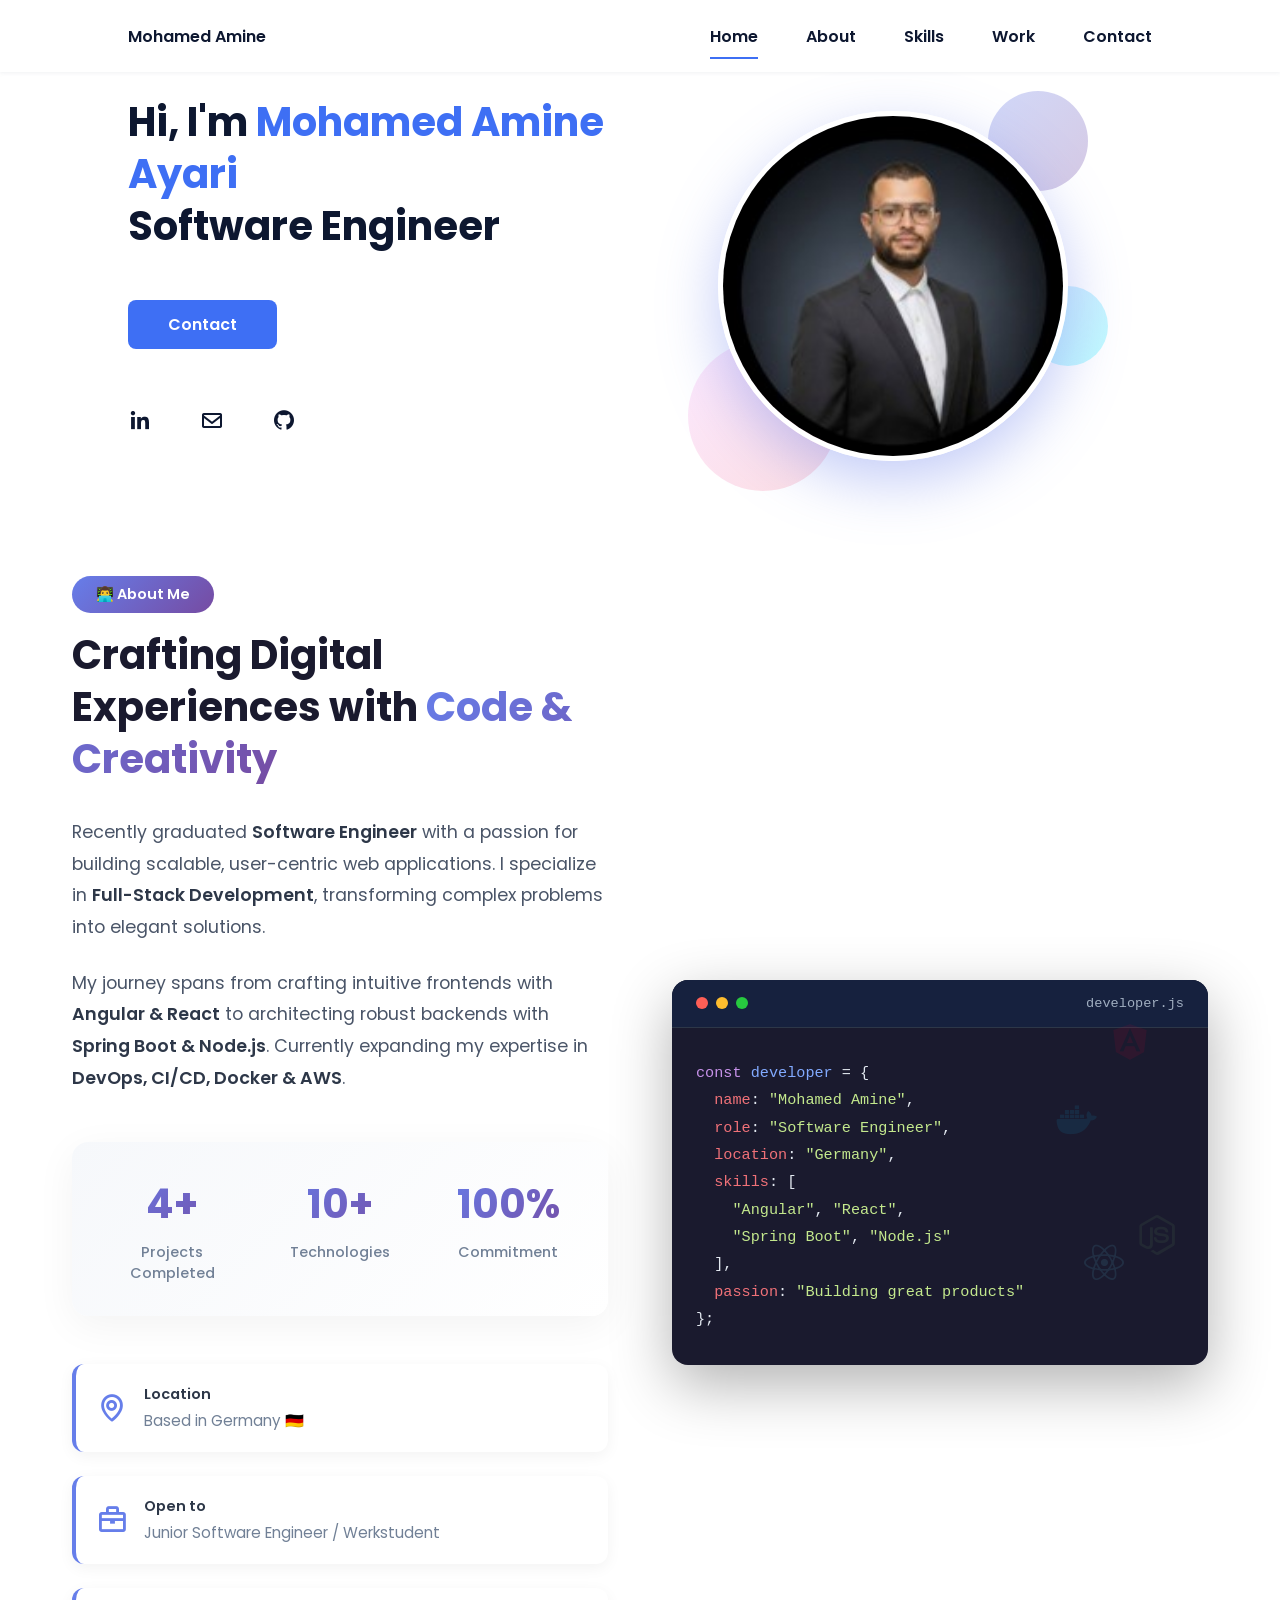
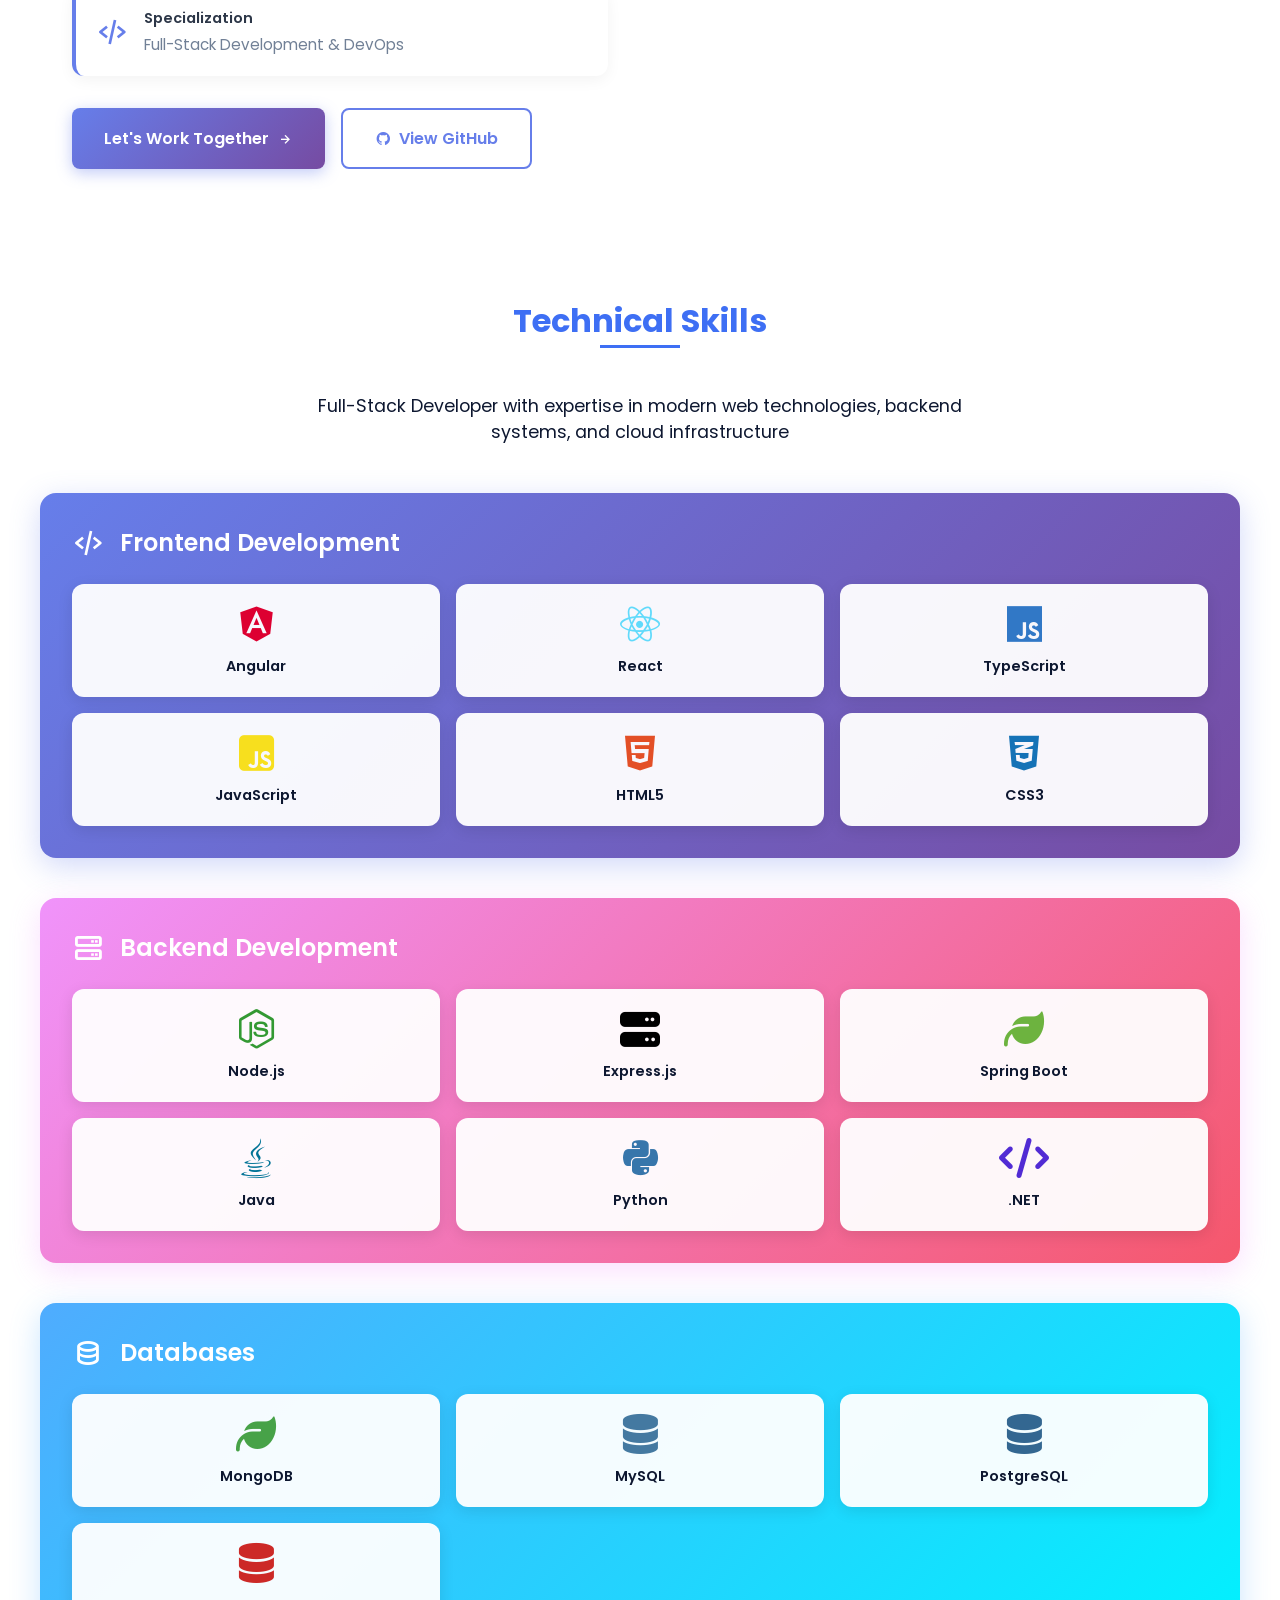
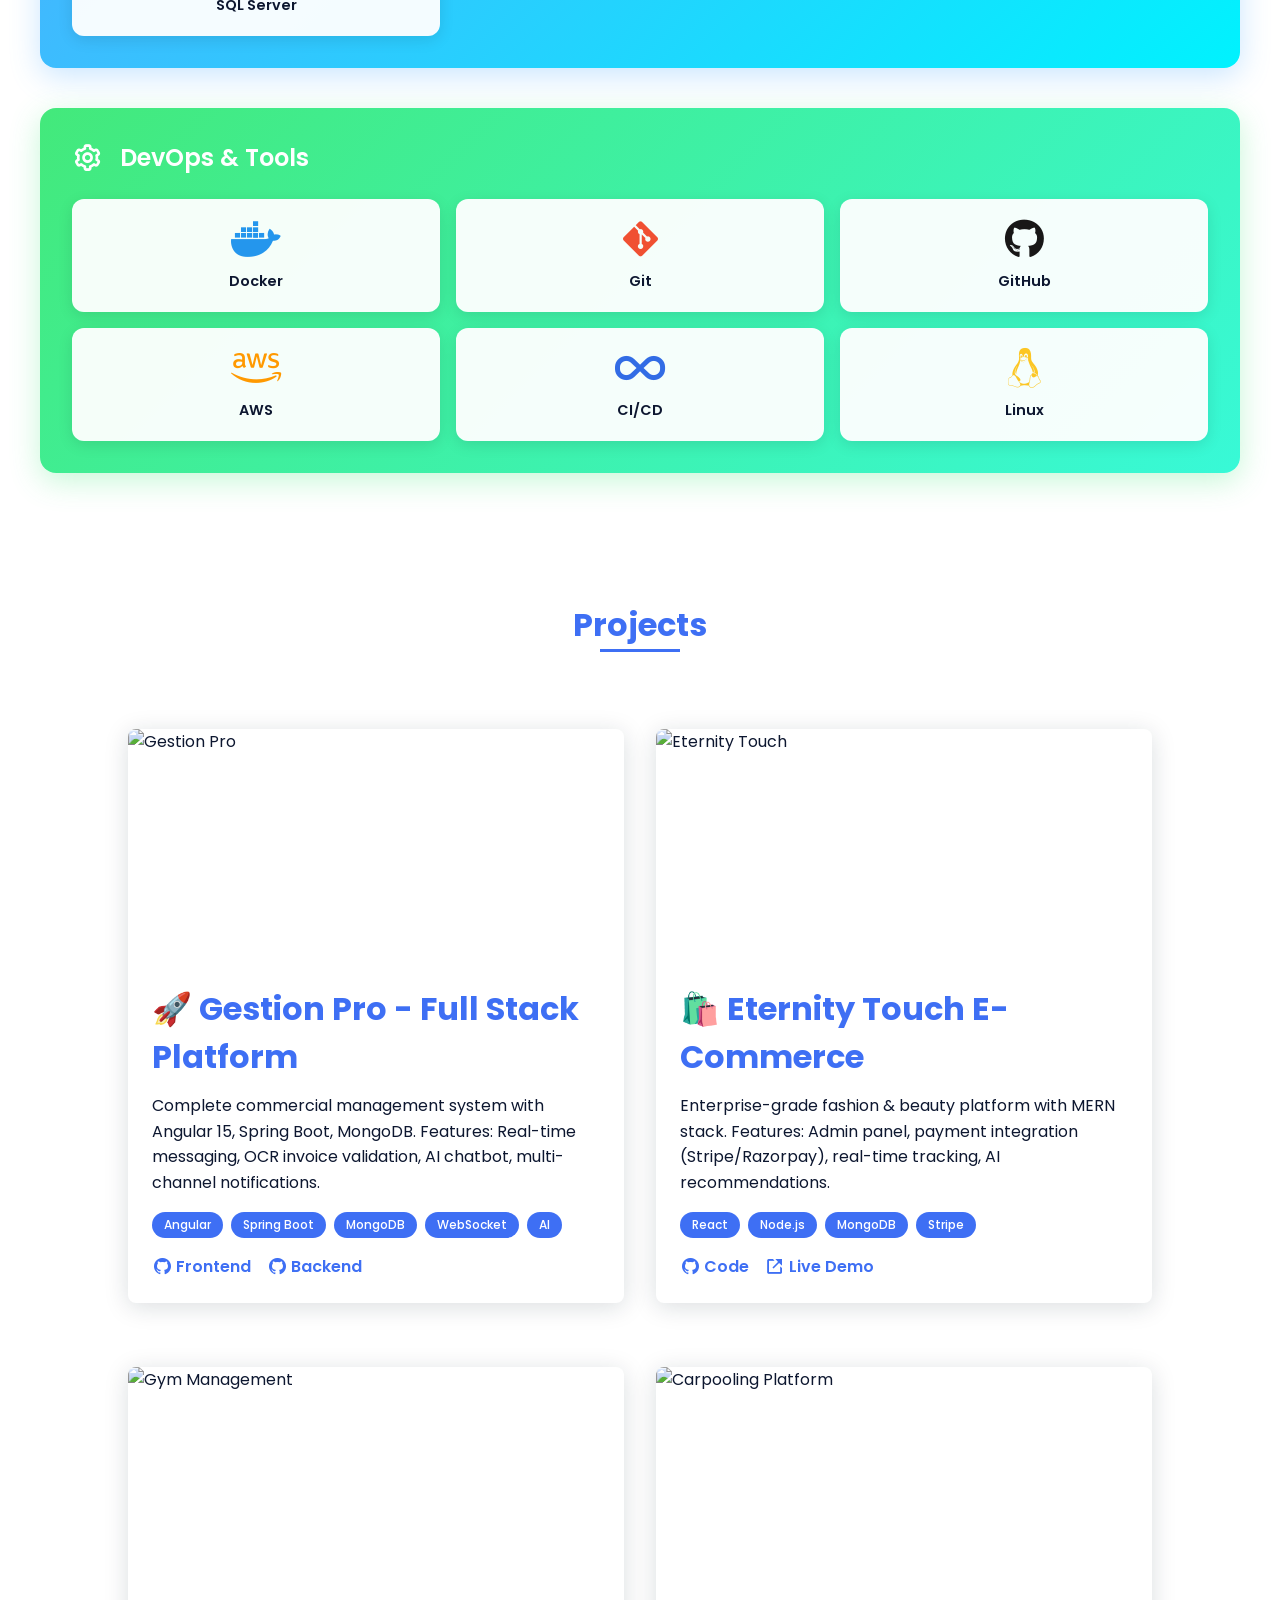
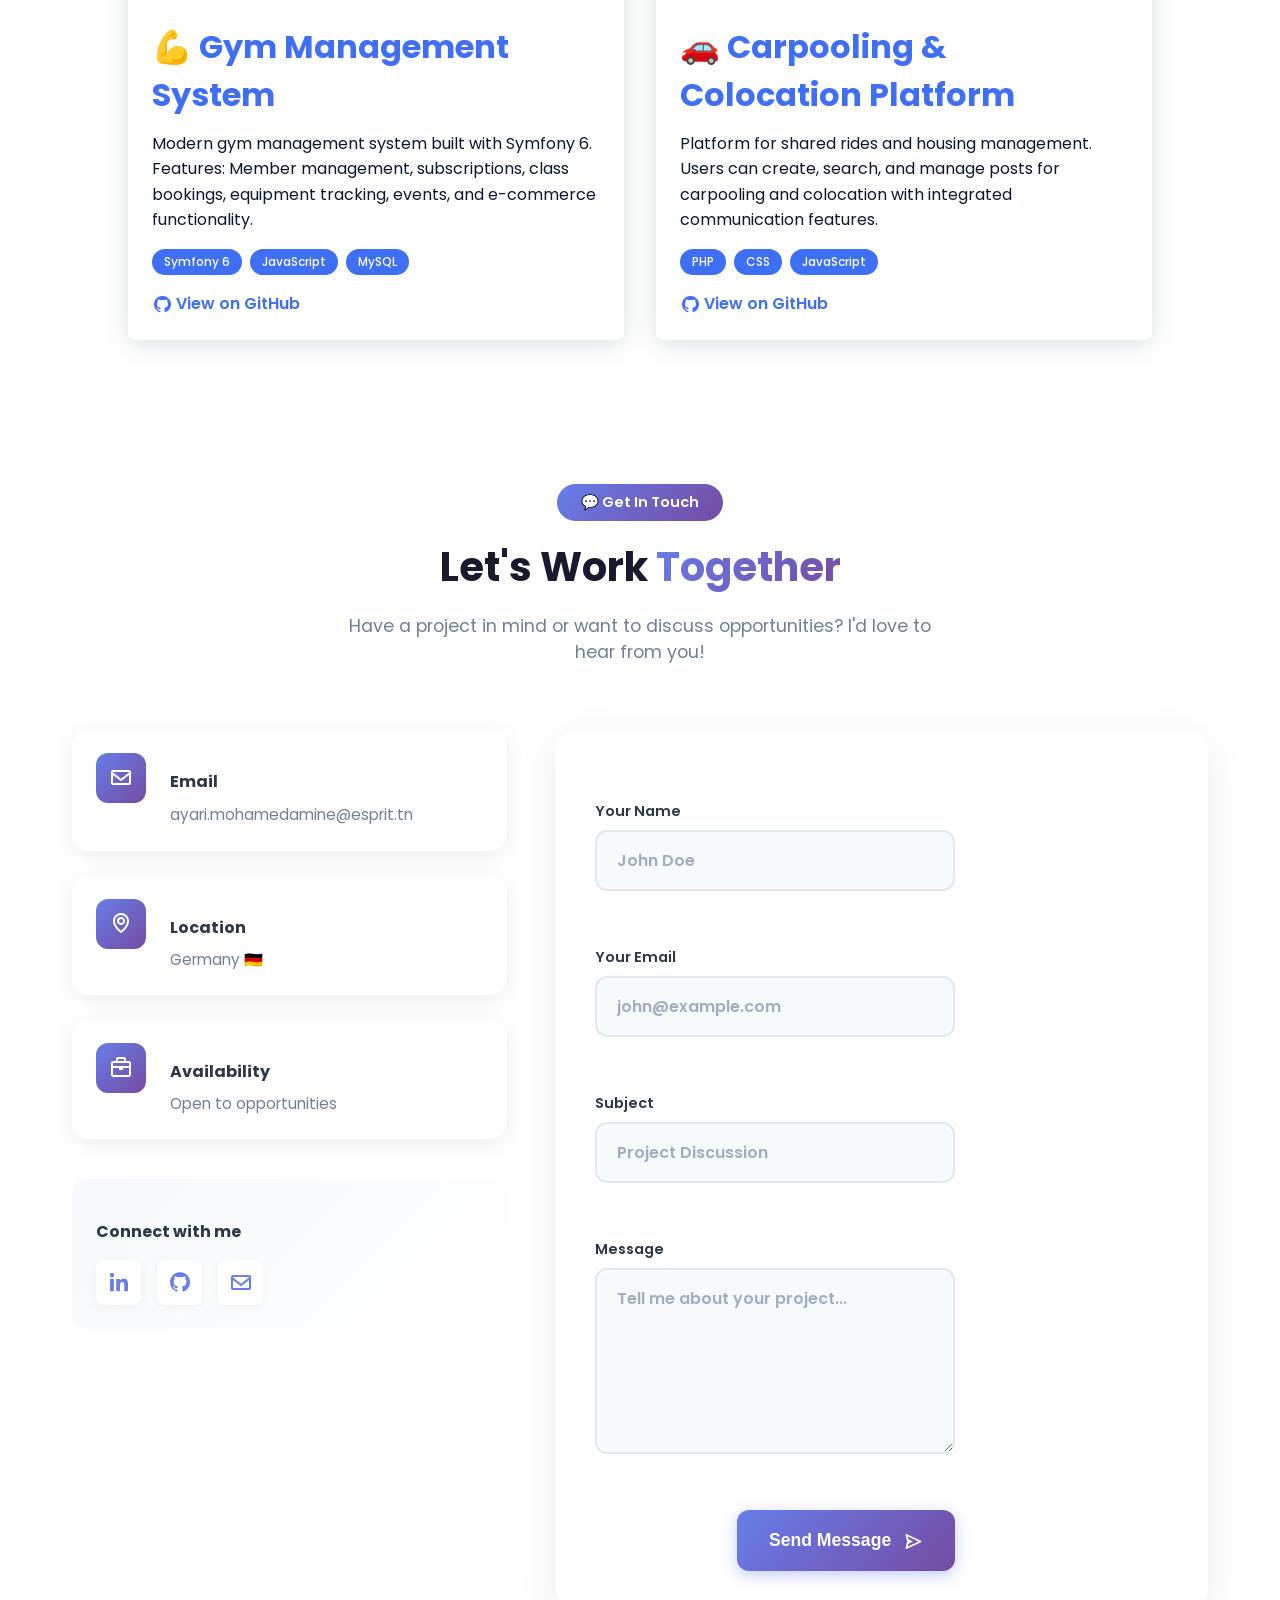
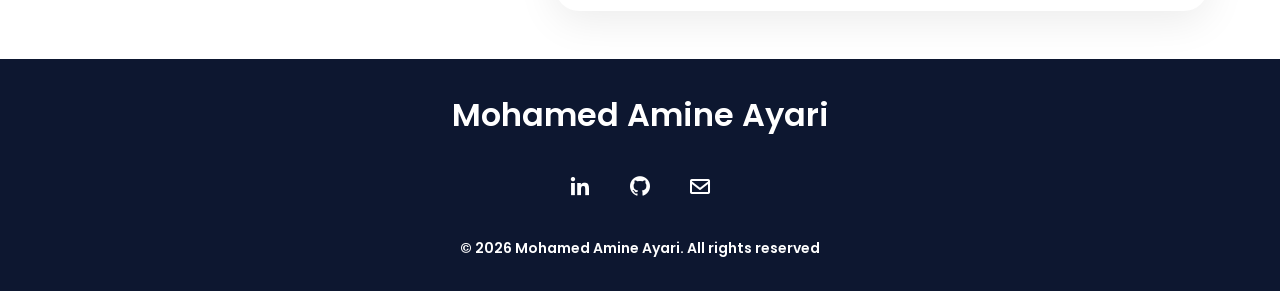
==== index.html @ 528aea08 "Initial portfolio commit" ====
<!DOCTYPE html>
<html lang="en">
    <head>
        <meta charset="UTF-8">
        <meta name="viewport" content="width=device-width, initial-scale=1.0">

        <link rel="stylesheet" href="assets/css/styles.css">

        <!-- =====BOX ICONS===== -->
        <link href='https://cdn.jsdelivr.net/npm/boxicons@2.0.5/css/boxicons.min.css' rel='stylesheet'>
        
        <!-- =====FONT AWESOME===== -->
        <link rel="stylesheet" href="https://cdnjs.cloudflare.com/ajax/libs/font-awesome/6.5.1/css/all.min.css">

        <title>Mohamed Amine Ayari - Software Engineer Portfolio</title>
    </head>
    <body>
        <!--===== HEADER =====-->
        <header class="l-header">
            <nav class="nav bd-grid">
                <div>
                    <a href="#" class="nav__logo">Mohamed Amine</a>
                </div>

                <div class="nav__menu" id="nav-menu">
                    <ul class="nav__list">
                        <li class="nav__item"><a href="#home" class="nav__link active-link">Home</a></li>
                        <li class="nav__item"><a href="#about" class="nav__link">About</a></li>
                        <li class="nav__item"><a href="#skills" class="nav__link">Skills</a></li>
                        <li class="nav__item"><a href="#work" class="nav__link">Work</a></li>
                        <li class="nav__item"><a href="#contact" class="nav__link">Contact</a></li>
                    </ul>
                </div>

                <div class="nav__toggle" id="nav-toggle">
                    <i class='bx bx-menu'></i>
                </div>
            </nav>
        </header>

        <main class="l-main">
            <!--===== HOME =====-->
            <section class="home bd-grid" id="home">
                <div class="home__data">
                    <h1 class="home__title">Hi, I'm <span class="home__title-color">Mohamed Amine Ayari</span><br>Software Engineer</h1>

                    <a href="#contact" class="button">Contact</a>
                </div>

                <div class="home__social">
                    <a href="https://linkedin.com/in/mohamed-amine-ayari" target="_blank" class="home__social-icon"><i class='bx bxl-linkedin'></i></a>
                    <a href="mailto:ayari.mohamedamine@esprit.tn" class="home__social-icon"><i class='bx bx-envelope' ></i></a>
                    <a href="https://github.com/hamayari" target="_blank" class="home__social-icon"><i class='bx bxl-github' ></i></a>
                </div>

                <div class="home__img">
                    <div class="profile__container">
                        <div class="profile__image">
                            <img src="assets/img/perfil.jpg" alt="Mohamed Amine Ayari">
                        </div>
                        <div class="profile__decoration decoration-1"></div>
                        <div class="profile__decoration decoration-2"></div>
                        <div class="profile__decoration decoration-3"></div>
                    </div>
                </div>
            </section>

            <!--===== ABOUT =====-->
            <section class="about section" id="about">
                <div class="about__wrapper">
                    <div class="about__content">
                        <div class="about__header">
                            <span class="about__tag">👨‍💻 About Me</span>
                            <h2 class="about__title">Crafting Digital Experiences with <span class="gradient-text">Code & Creativity</span></h2>
                        </div>
                        
                        <div class="about__story">
                            <p class="about__text">
                                Recently graduated <strong>Software Engineer</strong> with a passion for building scalable, user-centric web applications. 
                                I specialize in <strong>Full-Stack Development</strong>, transforming complex problems into elegant solutions.
                            </p>
                            <p class="about__text">
                                My journey spans from crafting intuitive frontends with <strong>Angular & React</strong> to architecting robust backends 
                                with <strong>Spring Boot & Node.js</strong>. Currently expanding my expertise in <strong>DevOps, CI/CD, Docker & AWS</strong>.
                            </p>
                        </div>

                        <div class="about__stats">
                            <div class="stat__item">
                                <div class="stat__number">4+</div>
                                <div class="stat__label">Projects Completed</div>
                            </div>
                            <div class="stat__item">
                                <div class="stat__number">10+</div>
                                <div class="stat__label">Technologies</div>
                            </div>
                            <div class="stat__item">
                                <div class="stat__number">100%</div>
                                <div class="stat__label">Commitment</div>
                            </div>
                        </div>

                        <div class="about__highlights">
                            <div class="highlight__item">
                                <i class='bx bx-map'></i>
                                <div>
                                    <strong>Location</strong>
                                    <span>Based in Germany 🇩🇪</span>
                                </div>
                            </div>
                            <div class="highlight__item">
                                <i class='bx bx-briefcase'></i>
                                <div>
                                    <strong>Open to</strong>
                                    <span>Junior Software Engineer / Werkstudent</span>
                                </div>
                            </div>
                            <div class="highlight__item">
                                <i class='bx bx-code-alt'></i>
                                <div>
                                    <strong>Specialization</strong>
                                    <span>Full-Stack Development & DevOps</span>
                                </div>
                            </div>
                        </div>

                        <div class="about__cta">
                            <a href="#contact" class="btn btn-primary">
                                <span>Let's Work Together</span>
                                <i class='bx bx-right-arrow-alt'></i>
                            </a>
                            <a href="https://github.com/hamayari" target="_blank" class="btn btn-secondary">
                                <i class='bx bxl-github'></i>
                                <span>View GitHub</span>
                            </a>
                        </div>
                    </div>

                    <div class="about__visual">
                        <div class="visual__card">
                            <div class="code__snippet">
                                <div class="code__header">
                                    <span class="dot dot-red"></span>
                                    <span class="dot dot-yellow"></span>
                                    <span class="dot dot-green"></span>
                                    <span class="code__title">developer.js</span>
                                </div>
                                <div class="code__body">
                                    <code>
                                        <span class="code-keyword">const</span> <span class="code-variable">developer</span> = {<br>
                                        &nbsp;&nbsp;<span class="code-property">name</span>: <span class="code-string">"Mohamed Amine"</span>,<br>
                                        &nbsp;&nbsp;<span class="code-property">role</span>: <span class="code-string">"Software Engineer"</span>,<br>
                                        &nbsp;&nbsp;<span class="code-property">location</span>: <span class="code-string">"Germany"</span>,<br>
                                        &nbsp;&nbsp;<span class="code-property">skills</span>: [<br>
                                        &nbsp;&nbsp;&nbsp;&nbsp;<span class="code-string">"Angular"</span>, <span class="code-string">"React"</span>,<br>
                                        &nbsp;&nbsp;&nbsp;&nbsp;<span class="code-string">"Spring Boot"</span>, <span class="code-string">"Node.js"</span><br>
                                        &nbsp;&nbsp;],<br>
                                        &nbsp;&nbsp;<span class="code-property">passion</span>: <span class="code-string">"Building great products"</span><br>
                                        };
                                    </code>
                                </div>
                            </div>
                            <div class="floating-icons">
                                <i class='bx bxl-angular floating-icon'></i>
                                <i class='bx bxl-react floating-icon'></i>
                                <i class='bx bxl-nodejs floating-icon'></i>
                                <i class='bx bxl-docker floating-icon'></i>
                            </div>
                        </div>
                    </div>
                </div>
            </section>

            <!--===== SKILLS =====-->
            <section class="skills section" id="skills">
                <h2 class="section-title">Technical Skills</h2>
                <p class="skills__description">Full-Stack Developer with expertise in modern web technologies, backend systems, and cloud infrastructure</p>

                <div class="skills__categories">
                    <!-- Frontend -->
                    <div class="skills__category">
                        <div class="skills__category-header">
                            <i class='bx bx-code-alt'></i>
                            <h3>Frontend Development</h3>
                        </div>
                        <div class="skills__grid">
                            <div class="skill__card">
                                <i class='fab fa-angular skill__icon' style="color: #DD0031;"></i>
                                <span>Angular</span>
                            </div>
                            <div class="skill__card">
                                <i class='fab fa-react skill__icon' style="color: #61DAFB;"></i>
                                <span>React</span>
                            </div>
                            <div class="skill__card">
                                <i class='fab fa-js skill__icon' style="color: #3178C6;"></i>
                                <span>TypeScript</span>
                            </div>
                            <div class="skill__card">
                                <i class='fab fa-js-square skill__icon' style="color: #F7DF1E;"></i>
                                <span>JavaScript</span>
                            </div>
                            <div class="skill__card">
                                <i class='fab fa-html5 skill__icon' style="color: #E34F26;"></i>
                                <span>HTML5</span>
                            </div>
                            <div class="skill__card">
                                <i class='fab fa-css3-alt skill__icon' style="color: #1572B6;"></i>
                                <span>CSS3</span>
                            </div>
                        </div>
                    </div>

                    <!-- Backend -->
                    <div class="skills__category">
                        <div class="skills__category-header">
                            <i class='bx bx-server'></i>
                            <h3>Backend Development</h3>
                        </div>
                        <div class="skills__grid">
                            <div class="skill__card">
                                <i class='fab fa-node-js skill__icon' style="color: #339933;"></i>
                                <span>Node.js</span>
                            </div>
                            <div class="skill__card">
                                <i class='fas fa-server skill__icon' style="color: #000000;"></i>
                                <span>Express.js</span>
                            </div>
                            <div class="skill__card">
                                <i class='fas fa-leaf skill__icon' style="color: #6DB33F;"></i>
                                <span>Spring Boot</span>
                            </div>
                            <div class="skill__card">
                                <i class='fab fa-java skill__icon' style="color: #007396;"></i>
                                <span>Java</span>
                            </div>
                            <div class="skill__card">
                                <i class='fab fa-python skill__icon' style="color: #3776AB;"></i>
                                <span>Python</span>
                            </div>
                            <div class="skill__card">
                                <i class='fas fa-code skill__icon' style="color: #512BD4;"></i>
                                <span>.NET</span>
                            </div>
                        </div>
                    </div>

                    <!-- Databases -->
                    <div class="skills__category">
                        <div class="skills__category-header">
                            <i class='bx bx-data'></i>
                            <h3>Databases</h3>
                        </div>
                        <div class="skills__grid">
                            <div class="skill__card">
                                <i class='fas fa-leaf skill__icon' style="color: #47A248;"></i>
                                <span>MongoDB</span>
                            </div>
                            <div class="skill__card">
                                <i class='fas fa-database skill__icon' style="color: #4479A1;"></i>
                                <span>MySQL</span>
                            </div>
                            <div class="skill__card">
                                <i class='fas fa-database skill__icon' style="color: #336791;"></i>
                                <span>PostgreSQL</span>
                            </div>
                            <div class="skill__card">
                                <i class='fas fa-database skill__icon' style="color: #CC2927;"></i>
                                <span>SQL Server</span>
                            </div>
                        </div>
                    </div>

                    <!-- DevOps & Tools -->
                    <div class="skills__category">
                        <div class="skills__category-header">
                            <i class='bx bx-cog'></i>
                            <h3>DevOps & Tools</h3>
                        </div>
                        <div class="skills__grid">
                            <div class="skill__card">
                                <i class='fab fa-docker skill__icon' style="color: #2496ED;"></i>
                                <span>Docker</span>
                            </div>
                            <div class="skill__card">
                                <i class='fab fa-git-alt skill__icon' style="color: #F05032;"></i>
                                <span>Git</span>
                            </div>
                            <div class="skill__card">
                                <i class='fab fa-github skill__icon' style="color: #181717;"></i>
                                <span>GitHub</span>
                            </div>
                            <div class="skill__card">
                                <i class='fab fa-aws skill__icon' style="color: #FF9900;"></i>
                                <span>AWS</span>
                            </div>
                            <div class="skill__card">
                                <i class='fas fa-infinity skill__icon' style="color: #326CE5;"></i>
                                <span>CI/CD</span>
                            </div>
                            <div class="skill__card">
                                <i class='fab fa-linux skill__icon' style="color: #FCC624;"></i>
                                <span>Linux</span>
                            </div>
                        </div>
                    </div>
                </div>
            </section>

            <!--===== WORK =====-->
            <section class="work section" id="work">
                <h2 class="section-title">Projects</h2>

                <div class="work__container bd-grid">
                    <div class="work__item">
                        <img src="assets/img/work1.jpg" alt="Gestion Pro">
                        <div class="work__info">
                            <h3>🚀 Gestion Pro - Full Stack Platform</h3>
                            <p>Complete commercial management system with Angular 15, Spring Boot, MongoDB. Features: Real-time messaging, OCR invoice validation, AI chatbot, multi-channel notifications.</p>
                            <div class="work__tech">
                                <span>Angular</span>
                                <span>Spring Boot</span>
                                <span>MongoDB</span>
                                <span>WebSocket</span>
                                <span>AI</span>
                            </div>
                            <div class="work__links">
                                <a href="https://github.com/hamayari/Pfe-Frontend" target="_blank"><i class='bx bxl-github'></i> Frontend</a>
                                <a href="https://github.com/hamayari/Pfe-Backend" target="_blank"><i class='bx bxl-github'></i> Backend</a>
                            </div>
                        </div>
                    </div>

                    <div class="work__item">
                        <img src="assets/img/work2.jpg" alt="Eternity Touch">
                        <div class="work__info">
                            <h3>🛍️ Eternity Touch E-Commerce</h3>
                            <p>Enterprise-grade fashion & beauty platform with MERN stack. Features: Admin panel, payment integration (Stripe/Razorpay), real-time tracking, AI recommendations.</p>
                            <div class="work__tech">
                                <span>React</span>
                                <span>Node.js</span>
                                <span>MongoDB</span>
                                <span>Stripe</span>
                            </div>
                            <div class="work__links">
                                <a href="https://github.com/hamayari/EternityTouch-Ecommerce" target="_blank"><i class='bx bxl-github'></i> Code</a>
                                <a href="https://eternity-touch-frontend.vercel.app" target="_blank"><i class='bx bx-link-external'></i> Live Demo</a>
                            </div>
                        </div>
                    </div>

                    <div class="work__item">
                        <img src="assets/img/work3.jpg" alt="Gym Management">
                        <div class="work__info">
                            <h3>💪 Gym Management System</h3>
                            <p>Modern gym management system built with Symfony 6. Features: Member management, subscriptions, class bookings, equipment tracking, events, and e-commerce functionality.</p>
                            <div class="work__tech">
                                <span>Symfony 6</span>
                                <span>JavaScript</span>
                                <span>MySQL</span>
                            </div>
                            <div class="work__links">
                                <a href="https://github.com/hamayari" target="_blank"><i class='bx bxl-github'></i> View on GitHub</a>
                            </div>
                        </div>
                    </div>

                    <div class="work__item">
                        <img src="assets/img/work4.jpg" alt="Carpooling Platform">
                        <div class="work__info">
                            <h3>🚗 Carpooling & Colocation Platform</h3>
                            <p>Platform for shared rides and housing management. Users can create, search, and manage posts for carpooling and colocation with integrated communication features.</p>
                            <div class="work__tech">
                                <span>PHP</span>
                                <span>CSS</span>
                                <span>JavaScript</span>
                            </div>
                            <div class="work__links">
                                <a href="https://github.com/hamayari" target="_blank"><i class='bx bxl-github'></i> View on GitHub</a>
                            </div>
                        </div>
                    </div>
                </div>
            </section>

            <!--===== CONTACT =====-->
            <section class="contact section" id="contact">
                <div class="contact__wrapper">
                    <div class="contact__header">
                        <span class="contact__tag">💬 Get In Touch</span>
                        <h2 class="contact__title">Let's Work <span class="gradient-text">Together</span></h2>
                        <p class="contact__subtitle">Have a project in mind or want to discuss opportunities? I'd love to hear from you!</p>
                    </div>

                    <div class="contact__content">
                        <!-- Contact Info -->
                        <div class="contact__info">
                            <div class="info__card">
                                <div class="info__icon">
                                    <i class='bx bx-envelope'></i>
                                </div>
                                <div class="info__details">
                                    <h3>Email</h3>
                                    <a href="mailto:ayari.mohamedamine@esprit.tn">ayari.mohamedamine@esprit.tn</a>
                                </div>
                            </div>

                            <div class="info__card">
                                <div class="info__icon">
                                    <i class='bx bx-map'></i>
                                </div>
                                <div class="info__details">
                                    <h3>Location</h3>
                                    <p>Germany 🇩🇪</p>
                                </div>
                            </div>

                            <div class="info__card">
                                <div class="info__icon">
                                    <i class='bx bx-briefcase'></i>
                                </div>
                                <div class="info__details">
                                    <h3>Availability</h3>
                                    <p>Open to opportunities</p>
                                </div>
                            </div>

                            <div class="social__links">
                                <h3>Connect with me</h3>
                                <div class="social__icons">
                                    <a href="https://linkedin.com/in/mohamed-amine-ayari" target="_blank" class="social__link">
                                        <i class='bx bxl-linkedin'></i>
                                    </a>
                                    <a href="https://github.com/hamayari" target="_blank" class="social__link">
                                        <i class='bx bxl-github'></i>
                                    </a>
                                    <a href="mailto:ayari.mohamedamine@esprit.tn" class="social__link">
                                        <i class='bx bx-envelope'></i>
                                    </a>
                                </div>
                            </div>
                        </div>

                        <!-- Contact Form -->
                        <div class="contact__form-wrapper">
                            <form action="https://formsubmit.co/ayari.mohamedamine@esprit.tn" method="POST" class="contact__form">
                                <!-- FormSubmit Configuration -->
                                <input type="hidden" name="_subject" value="New Portfolio Contact Message!">
                                <input type="hidden" name="_captcha" value="false">
                                <input type="hidden" name="_template" value="table">
                                <input type="hidden" name="_next" value="https://hamayari.github.io/thank-you.html">
                                
                                <div class="form__group">
                                    <label for="name">Your Name</label>
                                    <input type="text" id="name" name="name" placeholder="John Doe" class="contact__input" required>
                                </div>

                                <div class="form__group">
                                    <label for="email">Your Email</label>
                                    <input type="email" id="email" name="email" placeholder="john@example.com" class="contact__input" required>
                                </div>

                                <div class="form__group">
                                    <label for="subject">Subject</label>
                                    <input type="text" id="subject" name="subject" placeholder="Project Discussion" class="contact__input" required>
                                </div>

                                <div class="form__group">
                                    <label for="message">Message</label>
                                    <textarea id="message" name="message" rows="6" placeholder="Tell me about your project..." class="contact__input" required></textarea>
                                </div>

                                <button type="submit" class="contact__button">
                                    <span>Send Message</span>
                                    <i class='bx bx-send'></i>
                                </button>
                            </form>
                        </div>
                    </div>
                </div>
            </section>
        </main>

        <!--===== FOOTER =====-->
        <footer class="footer">
            <p class="footer__title">Mohamed Amine Ayari</p>
            <div class="footer__social">
                <a href="https://linkedin.com/in/mohamed-amine-ayari" target="_blank" class="footer__icon"><i class='bx bxl-linkedin' ></i></a>
                <a href="https://github.com/hamayari" target="_blank" class="footer__icon"><i class='bx bxl-github' ></i></a>
                <a href="mailto:ayari.mohamedamine@esprit.tn" class="footer__icon"><i class='bx bx-envelope' ></i></a>
            </div>
            <p class="footer__copy">&#169; 2026 Mohamed Amine Ayari. All rights reserved</p>
        </footer>


        <!--===== SCROLL REVEAL =====-->
        <script src="https://unpkg.com/scrollreveal"></script>

        <!--===== MAIN JS =====-->
        <script src="assets/js/main.js"></script>
    </body>
</html>
---- assets/css/styles.css ----
/*===== GOOGLE FONTS =====*/
@import url("https://fonts.googleapis.com/css2?family=Poppins:wght@400;600;700&display=swap");
/*===== VARIABLES CSS =====*/
:root {
  --header-height: 3rem;
  --font-semi: 600;
  /*===== Colores =====*/
  /*Purple 260 - Red 355 - Blue 224 - Pink 340*/
  /* HSL color mode */
  --hue-color: 224;
  --first-color: hsl(var(--hue-color), 89%, 60%);
  --second-color: hsl(var(--hue-color), 56%, 12%);
  /*===== Fuente y tipografia =====*/
  --body-font: "Poppins", sans-serif;
  --big-font-size: 2rem;
  --h2-font-size: 1.25rem;
  --normal-font-size: .938rem;
  --smaller-font-size: .75rem;
  /*===== Margenes =====*/
  --mb-2: 1rem;
  --mb-4: 2rem;
  --mb-5: 2.5rem;
  --mb-6: 3rem;
  /*===== z index =====*/
  --z-back: -10;
  --z-fixed: 100;
}
@media screen and (min-width: 968px) {
  :root {
    --big-font-size: 3.5rem;
    --h2-font-size: 2rem;
    --normal-font-size: 1rem;
    --smaller-font-size: .875rem;
  }
}

/*===== BASE =====*/
*, ::before, ::after {
  box-sizing: border-box;
}

html {
  scroll-behavior: smooth;
}

body {
  margin: var(--header-height) 0 0 0;
  font-family: var(--body-font);
  font-size: var(--normal-font-size);
  color: var(--second-color);
}

h1, h2, p {
  margin: 0;
}

ul {
  margin: 0;
  padding: 0;
  list-style: none;
}

a {
  text-decoration: none;
}

img {
  max-width: 100%;
  height: auto;
  display: block;
}

/*===== CLASS CSS ===== */
.section-title {
  position: relative;
  font-size: var(--h2-font-size);
  color: var(--first-color);
  margin-top: var(--mb-2);
  margin-bottom: var(--mb-4);
  text-align: center;
}
.section-title::after {
  position: absolute;
  content: "";
  width: 64px;
  height: 0.18rem;
  left: 0;
  right: 0;
  margin: auto;
  top: 2rem;
  background-color: var(--first-color);
}

.section {
  padding-top: 3rem;
  padding-bottom: 2rem;
}

/*===== LAYOUT =====*/
.bd-grid {
  max-width: 1024px;
  display: grid;
  margin-left: var(--mb-2);
  margin-right: var(--mb-2);
}

.l-header {
  width: 100%;
  position: fixed;
  top: 0;
  left: 0;
  z-index: var(--z-fixed);
  background-color: #fff;
  box-shadow: 0 1px 4px rgba(146, 161, 176, 0.15);
}

/*===== NAV =====*/
.nav {
  height: var(--header-height);
  display: flex;
  justify-content: space-between;
  align-items: center;
  font-weight: var(--font-semi);
}
@media screen and (max-width: 767px) {
  .nav__menu {
    position: fixed;
    top: var(--header-height);
    right: -100%;
    width: 80%;
    height: 100%;
    padding: 2rem;
    background-color: var(--second-color);
    transition: 0.5s;
  }
}
.nav__item {
  margin-bottom: var(--mb-4);
}
.nav__link {
  position: relative;
  color: #fff;
}
.nav__link:hover {
  position: relative;
}
.nav__link:hover::after {
  position: absolute;
  content: "";
  width: 100%;
  height: 0.18rem;
  left: 0;
  top: 2rem;
  background-color: var(--first-color);
}
.nav__logo {
  color: var(--second-color);
}
.nav__toggle {
  color: var(--second-color);
  font-size: 1.5rem;
  cursor: pointer;
}

/*Active menu*/
.active-link::after {
  position: absolute;
  content: "";
  width: 100%;
  height: 0.18rem;
  left: 0;
  top: 2rem;
  background-color: var(--first-color);
}

/*=== Show menu ===*/
.show {
  right: 0;
}

/*===== HOME =====*/
.home {
  position: relative;
  row-gap: 5rem;
  padding: 4rem 0 5rem;
}
.home__data {
  align-self: center;
}
.home__title {
  font-size: var(--big-font-size);
  margin-bottom: var(--mb-5);
}
.home__title-color {
  color: var(--first-color);
}
.home__social {
  display: flex;
  flex-direction: column;
}
.home__social-icon {
  width: max-content;
  margin-bottom: var(--mb-2);
  font-size: 1.5rem;
  color: var(--second-color);
}
.home__social-icon:hover {
  color: var(--first-color);
}
.home__img {
  position: absolute;
  right: 0;
  bottom: 0;
  width: 260px;
}
.home__blob {
  fill: var(--first-color);
}
.home__blob-img {
  width: 360px;
}

/*BUTTONS*/
.button {
  display: inline-block;
  background-color: var(--first-color);
  color: #fff;
  padding: 0.75rem 2.5rem;
  font-weight: var(--font-semi);
  border-radius: 0.5rem;
  transition: 0.3s;
}
.button:hover {
  box-shadow: 0px 10px 36px rgba(0, 0, 0, 0.15);
}

/* ===== ABOUT =====*/
.about__container {
  row-gap: 2rem;
  text-align: center;
}
.about__subtitle {
  margin-bottom: var(--mb-2);
}
.about__img {
  justify-self: center;
}
.about__img img {
  width: 200px;
  border-radius: 0.5rem;
}

/* ===== SKILLS =====*/
.skills__container {
  row-gap: 2rem;
  text-align: center;
}
.skills__subtitle {
  margin-bottom: var(--mb-2);
}
.skills__text {
  margin-bottom: var(--mb-4);
}
.skills__data {
  display: flex;
  justify-content: space-between;
  align-items: center;
  position: relative;
  font-weight: var(--font-semi);
  padding: 0.5rem 1rem;
  margin-bottom: var(--mb-4);
  border-radius: 0.5rem;
  box-shadow: 0px 4px 25px rgba(14, 36, 49, 0.15);
}
.skills__icon {
  font-size: 2rem;
  margin-right: var(--mb-2);
  color: var(--first-color);
}
.skills__names {
  display: flex;
  align-items: center;
}
.skills__bar {
  position: absolute;
  left: 0;
  bottom: 0;
  background-color: var(--first-color);
  height: 0.25rem;
  border-radius: 0.5rem;
  z-index: var(--z-back);
}
.skills__html {
  width: 95%;
}
.skills__css {
  width: 85%;
}
.skills__js {
  width: 65%;
}
.skills__ux {
  width: 85%;
}
.skills__img {
  border-radius: 0.5rem;
}

/* ===== WORK =====*/
.work__container {
  row-gap: 2rem;
}
.work__img {
  box-shadow: 0px 4px 25px rgba(14, 36, 49, 0.15);
  border-radius: 0.5rem;
  overflow: hidden;
}
.work__img img {
  transition: 1s;
}
.work__img img:hover {
  transform: scale(1.1);
}

/* ===== CONTACT =====*/
.contact__input {
  width: 100%;
  font-size: var(--normal-font-size);
  font-weight: var(--font-semi);
  padding: 1rem;
  border-radius: 0.5rem;
  border: 1.5px solid var(--second-color);
  outline: none;
  margin-bottom: var(--mb-4);
}
.contact__button {
  display: block;
  border: none;
  outline: none;
  font-size: var(--normal-font-size);
  cursor: pointer;
  margin-left: auto;
}

/* ===== FOOTER =====*/
.footer {
  background-color: var(--second-color);
  color: #fff;
  text-align: center;
  font-weight: var(--font-semi);
  padding: 2rem 0;
}
.footer__title {
  font-size: 2rem;
  margin-bottom: var(--mb-4);
}
.footer__social {
  margin-bottom: var(--mb-4);
}
.footer__icon {
  font-size: 1.5rem;
  color: #fff;
  margin: 0 var(--mb-2);
}
.footer__copy {
  font-size: var(--smaller-font-size);
}

/* ===== MEDIA QUERIES=====*/
@media screen and (max-width: 320px) {
  .home {
    row-gap: 2rem;
  }
  .home__img {
    width: 200px;
  }
}
@media screen and (min-width: 576px) {
  .home {
    padding: 4rem 0 2rem;
  }
  .home__social {
    padding-top: 0;
    padding-bottom: 2.5rem;
    flex-direction: row;
    align-self: flex-end;
  }
  .home__social-icon {
    margin-bottom: 0;
    margin-right: var(--mb-4);
  }
  .home__img {
    width: 300px;
    bottom: 25%;
  }
  .about__container {
    grid-template-columns: repeat(2, 1fr);
    align-items: center;
    text-align: initial;
  }
  .skills__container {
    grid-template-columns: 0.7fr;
    justify-content: center;
    column-gap: 1rem;
  }
  .work__container {
    grid-template-columns: repeat(2, 1fr);
    column-gap: 2rem;
    padding-top: 2rem;
  }
  .contact__form {
    width: 360px;
    padding-top: 2rem;
  }
  .contact__container {
    justify-items: center;
  }
}
@media screen and (min-width: 768px) {
  body {
    margin: 0;
  }
  .section {
    padding-top: 4rem;
    padding-bottom: 3rem;
  }
  .section-title {
    margin-bottom: var(--mb-6);
  }
  .section-title::after {
    width: 80px;
    top: 3rem;
  }
  .nav {
    height: calc(var(--header-height) + 1.5rem);
  }
  .nav__list {
    display: flex;
    padding-top: 0;
  }
  .nav__item {
    margin-left: var(--mb-6);
    margin-bottom: 0;
  }
  .nav__toggle {
    display: none;
  }
  .nav__link {
    color: var(--second-color);
  }
  .home {
    padding: 8rem 0 2rem;
  }
  .home__img {
    width: 400px;
    bottom: 10%;
  }
  .about__container {
    padding-top: 2rem;
  }
  .about__img img {
    width: 300px;
  }
  .skills__container {
    grid-template-columns: repeat(2, 1fr);
    column-gap: 2rem;
    align-items: center;
    text-align: initial;
  }
  .work__container {
    grid-template-columns: repeat(3, 1fr);
    column-gap: 2rem;
  }
}
@media screen and (min-width: 992px) {
  .bd-grid {
    margin-left: auto;
    margin-right: auto;
  }
  .home {
    padding: 10rem 0 2rem;
  }
  .home__img {
    width: 450px;
  }
}

/* ===== CUSTOM PROJECT STYLES ===== */
.work__item {
  background-color: #fff;
  border-radius: 0.5rem;
  overflow: hidden;
  box-shadow: 0 4px 25px rgba(14, 36, 49, 0.15);
  transition: 0.3s;
  margin-bottom: 2rem;
}

.work__item:hover {
  box-shadow: 0 6px 35px rgba(14, 36, 49, 0.25);
  transform: translateY(-5px);
}

.work__item img {
  width: 100%;
  height: 200px;
  object-fit: cover;
}

.work__info {
  padding: 1.5rem;
}

.work__info h3 {
  color: var(--first-color);
  font-size: var(--h2-font-size);
  margin-bottom: 0.75rem;
}

.work__info p {
  color: var(--second-color);
  margin-bottom: 1rem;
  line-height: 1.6;
}

.work__tech {
  display: flex;
  flex-wrap: wrap;
  gap: 0.5rem;
  margin-bottom: 1rem;
}

.work__tech span {
  background-color: var(--first-color);
  color: #fff;
  padding: 0.25rem 0.75rem;
  border-radius: 1rem;
  font-size: 0.75rem;
  font-weight: 500;
}

.work__links {
  display: flex;
  gap: 1rem;
  flex-wrap: wrap;
}

.work__links a {
  display: inline-flex;
  align-items: center;
  gap: 0.25rem;
  color: var(--first-color);
  font-weight: 600;
  text-decoration: none;
  transition: 0.3s;
}

.work__links a:hover {
  color: var(--first-color-dark);
  transform: translateX(5px);
}

.work__links i {
  font-size: 1.25rem;
}

@media screen and (min-width: 768px) {
  .work__container {
    grid-template-columns: repeat(2, 1fr);
  }
}

/* ===== ENHANCED SKILLS SECTION ===== */
.skills__description {
  text-align: center;
  color: var(--second-color);
  margin-bottom: 3rem;
  font-size: 1.1rem;
  max-width: 700px;
  margin-left: auto;
  margin-right: auto;
}

.skills__categories {
  display: grid;
  gap: 2.5rem;
  max-width: 1200px;
  margin: 0 auto;
}

.skills__category {
  background: linear-gradient(135deg, #667eea 0%, #764ba2 100%);
  border-radius: 1rem;
  padding: 2rem;
  box-shadow: 0 8px 30px rgba(102, 126, 234, 0.3);
  transition: all 0.3s ease;
}

.skills__category:hover {
  transform: translateY(-10px);
  box-shadow: 0 12px 40px rgba(102, 126, 234, 0.4);
}

.skills__category:nth-child(2) {
  background: linear-gradient(135deg, #f093fb 0%, #f5576c 100%);
  box-shadow: 0 8px 30px rgba(240, 147, 251, 0.3);
}

.skills__category:nth-child(2):hover {
  box-shadow: 0 12px 40px rgba(240, 147, 251, 0.4);
}

.skills__category:nth-child(3) {
  background: linear-gradient(135deg, #4facfe 0%, #00f2fe 100%);
  box-shadow: 0 8px 30px rgba(79, 172, 254, 0.3);
}

.skills__category:nth-child(3):hover {
  box-shadow: 0 12px 40px rgba(79, 172, 254, 0.4);
}

.skills__category:nth-child(4) {
  background: linear-gradient(135deg, #43e97b 0%, #38f9d7 100%);
  box-shadow: 0 8px 30px rgba(67, 233, 123, 0.3);
}

.skills__category:nth-child(4):hover {
  box-shadow: 0 12px 40px rgba(67, 233, 123, 0.4);
}

.skills__category-header {
  display: flex;
  align-items: center;
  gap: 1rem;
  margin-bottom: 1.5rem;
  color: #fff;
}

.skills__category-header i {
  font-size: 2rem;
  animation: pulse 2s infinite;
}

.skills__category-header h3 {
  font-size: 1.5rem;
  font-weight: 600;
  margin: 0;
}

.skills__grid {
  display: grid;
  grid-template-columns: repeat(auto-fit, minmax(120px, 1fr));
  gap: 1rem;
}

.skill__card {
  background: rgba(255, 255, 255, 0.95);
  border-radius: 0.75rem;
  padding: 1.25rem;
  display: flex;
  flex-direction: column;
  align-items: center;
  gap: 0.75rem;
  transition: all 0.3s ease;
  cursor: pointer;
  box-shadow: 0 4px 15px rgba(0, 0, 0, 0.1);
}

.skill__card:hover {
  transform: translateY(-8px) scale(1.05);
  box-shadow: 0 8px 25px rgba(0, 0, 0, 0.2);
  background: #fff;
}

.skill__icon {
  font-size: 2.5rem;
  color: var(--first-color);
  transition: all 0.3s ease;
}

.skill__card:hover .skill__icon {
  transform: rotateY(360deg);
  color: var(--first-color-dark);
}

.skill__card span {
  font-weight: 600;
  color: var(--second-color);
  text-align: center;
  font-size: 0.9rem;
}

@keyframes pulse {
  0%, 100% {
    transform: scale(1);
  }
  50% {
    transform: scale(1.1);
  }
}

/* Responsive */
@media screen and (max-width: 768px) {
  .skills__grid {
    grid-template-columns: repeat(2, 1fr);
  }
  
  .skills__category {
    padding: 1.5rem;
  }
  
  .skill__card {
    padding: 1rem;
  }
  
  .skill__icon {
    font-size: 2rem;
  }
}

@media screen and (min-width: 1024px) {
  .skills__grid {
    grid-template-columns: repeat(3, 1fr);
  }
}

/* ===== MODERN ABOUT SECTION (SENIOR LEVEL) ===== */
.about__wrapper {
  display: grid;
  grid-template-columns: 1fr 1fr;
  gap: 4rem;
  align-items: center;
  max-width: 1200px;
  margin: 0 auto;
  padding: 0 2rem;
}

.about__header {
  margin-bottom: 2rem;
}

.about__tag {
  display: inline-block;
  background: linear-gradient(135deg, #667eea 0%, #764ba2 100%);
  color: white;
  padding: 0.5rem 1.5rem;
  border-radius: 2rem;
  font-size: 0.9rem;
  font-weight: 600;
  margin-bottom: 1rem;
}

.about__title {
  font-size: 2.5rem;
  line-height: 1.3;
  color: #1a1a2e;
  margin-bottom: 0;
}

.gradient-text {
  background: linear-gradient(135deg, #667eea 0%, #764ba2 100%);
  -webkit-background-clip: text;
  -webkit-text-fill-color: transparent;
  background-clip: text;
}

.about__story {
  margin: 2rem 0;
}

.about__text {
  font-size: 1.1rem;
  line-height: 1.8;
  color: #4a5568;
  margin-bottom: 1.5rem;
}

.about__text strong {
  color: #2d3748;
  font-weight: 600;
}

.about__stats {
  display: grid;
  grid-template-columns: repeat(3, 1fr);
  gap: 2rem;
  margin: 3rem 0;
  padding: 2rem;
  background: linear-gradient(135deg, #f6f8fb 0%, #ffffff 100%);
  border-radius: 1rem;
  box-shadow: 0 10px 40px rgba(0, 0, 0, 0.05);
}

.stat__item {
  text-align: center;
}

.stat__number {
  font-size: 2.5rem;
  font-weight: 700;
  background: linear-gradient(135deg, #667eea 0%, #764ba2 100%);
  -webkit-background-clip: text;
  -webkit-text-fill-color: transparent;
  background-clip: text;
  margin-bottom: 0.5rem;
}

.stat__label {
  font-size: 0.9rem;
  color: #718096;
  font-weight: 500;
}

.about__highlights {
  display: flex;
  flex-direction: column;
  gap: 1.5rem;
  margin: 2rem 0;
}

.highlight__item {
  display: flex;
  align-items: center;
  gap: 1rem;
  padding: 1.25rem;
  background: white;
  border-radius: 0.75rem;
  border-left: 4px solid #667eea;
  box-shadow: 0 4px 15px rgba(0, 0, 0, 0.05);
  transition: all 0.3s ease;
}

.highlight__item:hover {
  transform: translateX(10px);
  box-shadow: 0 6px 25px rgba(102, 126, 234, 0.15);
}

.highlight__item i {
  font-size: 2rem;
  color: #667eea;
}

.highlight__item div {
  display: flex;
  flex-direction: column;
  gap: 0.25rem;
}

.highlight__item strong {
  color: #2d3748;
  font-size: 0.9rem;
  font-weight: 600;
}

.highlight__item span {
  color: #718096;
  font-size: 0.95rem;
}

.about__cta {
  display: flex;
  gap: 1rem;
  margin-top: 2rem;
}

.btn {
  display: inline-flex;
  align-items: center;
  gap: 0.5rem;
  padding: 1rem 2rem;
  border-radius: 0.5rem;
  font-weight: 600;
  text-decoration: none;
  transition: all 0.3s ease;
  font-size: 1rem;
}

.btn-primary {
  background: linear-gradient(135deg, #667eea 0%, #764ba2 100%);
  color: white;
  box-shadow: 0 4px 15px rgba(102, 126, 234, 0.4);
}

.btn-primary:hover {
  transform: translateY(-3px);
  box-shadow: 0 6px 25px rgba(102, 126, 234, 0.5);
}

.btn-secondary {
  background: white;
  color: #667eea;
  border: 2px solid #667eea;
}

.btn-secondary:hover {
  background: #667eea;
  color: white;
  transform: translateY(-3px);
}

/* Visual Card with Code Snippet */
.about__visual {
  position: relative;
}

.visual__card {
  position: relative;
  background: #1a1a2e;
  border-radius: 1rem;
  overflow: hidden;
  box-shadow: 0 20px 60px rgba(0, 0, 0, 0.3);
}

.code__snippet {
  padding: 0;
}

.code__header {
  display: flex;
  align-items: center;
  gap: 0.5rem;
  padding: 1rem 1.5rem;
  background: #16213e;
  border-bottom: 1px solid #2d3748;
}

.dot {
  width: 12px;
  height: 12px;
  border-radius: 50%;
}

.dot-red { background: #ff5f56; }
.dot-yellow { background: #ffbd2e; }
.dot-green { background: #27c93f; }

.code__title {
  margin-left: auto;
  color: #a0aec0;
  font-size: 0.85rem;
  font-family: 'Courier New', monospace;
}

.code__body {
  padding: 2rem 1.5rem;
  font-family: 'Courier New', monospace;
  font-size: 0.95rem;
  line-height: 1.8;
  color: #e2e8f0;
}

.code-keyword { color: #c792ea; }
.code-variable { color: #82aaff; }
.code-property { color: #f07178; }
.code-string { color: #c3e88d; }

.floating-icons {
  position: absolute;
  width: 100%;
  height: 100%;
  top: 0;
  left: 0;
  pointer-events: none;
}

.floating-icon {
  position: absolute;
  font-size: 3rem;
  opacity: 0.1;
  animation: float 6s ease-in-out infinite;
}

.floating-icon:nth-child(1) {
  top: 10%;
  right: 10%;
  animation-delay: 0s;
  color: #dd0031;
}

.floating-icon:nth-child(2) {
  bottom: 20%;
  right: 15%;
  animation-delay: 1.5s;
  color: #61dafb;
}

.floating-icon:nth-child(3) {
  top: 60%;
  right: 5%;
  animation-delay: 3s;
  color: #68a063;
}

.floating-icon:nth-child(4) {
  top: 30%;
  right: 20%;
  animation-delay: 4.5s;
  color: #0db7ed;
}

@keyframes float {
  0%, 100% {
    transform: translateY(0) rotate(0deg);
  }
  50% {
    transform: translateY(-20px) rotate(10deg);
  }
}

/* Responsive About Section */
@media screen and (max-width: 968px) {
  .about__wrapper {
    grid-template-columns: 1fr;
    gap: 3rem;
  }
  
  .about__title {
    font-size: 2rem;
  }
  
  .about__stats {
    grid-template-columns: repeat(3, 1fr);
    gap: 1rem;
    padding: 1.5rem;
  }
  
  .stat__number {
    font-size: 2rem;
  }
  
  .about__cta {
    flex-direction: column;
  }
  
  .btn {
    justify-content: center;
  }
}

@media screen and (max-width: 576px) {
  .about__stats {
    grid-template-columns: 1fr;
  }
  
  .about__title {
    font-size: 1.75rem;
  }
}

/* ===== MODERN SKILLS SECTION (SENIOR LEVEL) ===== */
.skills__header-modern {
  text-align: center;
  margin-bottom: 4rem;
}

.skills__tag {
  display: inline-block;
  background: linear-gradient(135deg, #667eea 0%, #764ba2 100%);
  color: white;
  padding: 0.5rem 1.5rem;
  border-radius: 2rem;
  font-size: 0.9rem;
  font-weight: 600;
  margin-bottom: 1rem;
}

.skills__title-modern {
  font-size: 2.5rem;
  color: #1a1a2e;
  margin-bottom: 1rem;
}

.skills__subtitle-modern {
  font-size: 1.1rem;
  color: #718096;
  max-width: 600px;
  margin: 0 auto;
}

.skills__showcase {
  display: grid;
  gap: 2rem;
  max-width: 1200px;
  margin: 0 auto;
  padding: 0 2rem;
}

.skill__category-modern {
  background: white;
  border-radius: 1.5rem;
  padding: 2rem;
  box-shadow: 0 10px 40px rgba(0, 0, 0, 0.08);
  transition: all 0.3s ease;
  border: 1px solid #e2e8f0;
}

.skill__category-modern:hover {
  transform: translateY(-5px);
  box-shadow: 0 15px 50px rgba(0, 0, 0, 0.12);
}

.category__header-modern {
  display: flex;
  justify-content: space-between;
  align-items: center;
  margin-bottom: 2rem;
  padding-bottom: 1.5rem;
  border-bottom: 2px solid #f7fafc;
}

.header__left {
  display: flex;
  align-items: center;
  gap: 1.5rem;
}

.icon__wrapper {
  width: 60px;
  height: 60px;
  border-radius: 1rem;
  display: flex;
  align-items: center;
  justify-content: center;
  font-size: 2rem;
  color: white;
}

.icon__wrapper.frontend {
  background: linear-gradient(135deg, #667eea 0%, #764ba2 100%);
}

.icon__wrapper.backend {
  background: linear-gradient(135deg, #f093fb 0%, #f5576c 100%);
}

.icon__wrapper.database {
  background: linear-gradient(135deg, #4facfe 0%, #00f2fe 100%);
}

.icon__wrapper.devops {
  background: linear-gradient(135deg, #43e97b 0%, #38f9d7 100%);
}

.category__header-modern h3 {
  font-size: 1.5rem;
  color: #2d3748;
  margin: 0 0 0.25rem 0;
}

.category__header-modern p {
  font-size: 0.9rem;
  color: #a0aec0;
  margin: 0;
}

.skills__grid-modern {
  display: grid;
  grid-template-columns: repeat(auto-fill, minmax(150px, 1fr));
  gap: 1rem;
}

.skill__badge {
  background: #f7fafc;
  border-radius: 0.75rem;
  padding: 1.5rem 1rem;
  display: flex;
  flex-direction: column;
  align-items: center;
  gap: 0.75rem;
  transition: all 0.3s ease;
  cursor: pointer;
  position: relative;
  overflow: hidden;
}

.skill__badge::before {
  content: '';
  position: absolute;
  top: 0;
  left: 0;
  width: 100%;
  height: 3px;
  background: linear-gradient(90deg, #667eea 0%, #764ba2 100%);
  transform: scaleX(0);
  transition: transform 0.3s ease;
}

.skill__badge:hover::before {
  transform: scaleX(1);
}

.skill__badge:hover {
  background: white;
  transform: translateY(-8px);
  box-shadow: 0 10px 30px rgba(102, 126, 234, 0.2);
}

.skill__badge i {
  font-size: 2.5rem;
  color: #667eea;
  transition: all 0.3s ease;
}

.skill__badge:hover i {
  transform: scale(1.2) rotateY(360deg);
}

.skill__badge span {
  font-weight: 600;
  color: #2d3748;
  font-size: 0.95rem;
  text-align: center;
}

.skill__level {
  font-size: 0.75rem;
  padding: 0.25rem 0.75rem;
  border-radius: 1rem;
  font-weight: 600;
  background: linear-gradient(135deg, #667eea 0%, #764ba2 100%);
  color: white;
}

/* Responsive Skills */
@media screen and (max-width: 768px) {
  .skills__grid-modern {
    grid-template-columns: repeat(2, 1fr);
  }
  
  .header__left {
    flex-direction: column;
    align-items: flex-start;
    gap: 1rem;
  }
  
  .category__header-modern {
    flex-direction: column;
    align-items: flex-start;
  }
  
  .skills__title-modern {
    font-size: 2rem;
  }
}

@media screen and (min-width: 1024px) {
  .skills__grid-modern {
    grid-template-columns: repeat(3, 1fr);
  }
}

/* ===== MODERN CONTACT SECTION ===== */
.contact__wrapper {
  max-width: 1200px;
  margin: 0 auto;
  padding: 0 2rem;
}

.contact__header {
  text-align: center;
  margin-bottom: 4rem;
}

.contact__tag {
  display: inline-block;
  background: linear-gradient(135deg, #667eea 0%, #764ba2 100%);
  color: white;
  padding: 0.5rem 1.5rem;
  border-radius: 2rem;
  font-size: 0.9rem;
  font-weight: 600;
  margin-bottom: 1rem;
}

.contact__title {
  font-size: 2.5rem;
  color: #1a1a2e;
  margin-bottom: 1rem;
}

.contact__subtitle {
  font-size: 1.1rem;
  color: #718096;
  max-width: 600px;
  margin: 0 auto;
}

.contact__content {
  display: grid;
  grid-template-columns: 1fr 1.5fr;
  gap: 3rem;
  align-items: start;
}

/* Contact Info */
.contact__info {
  display: flex;
  flex-direction: column;
  gap: 1.5rem;
}

.info__card {
  display: flex;
  align-items: flex-start;
  gap: 1.5rem;
  padding: 1.5rem;
  background: white;
  border-radius: 1rem;
  box-shadow: 0 4px 20px rgba(0, 0, 0, 0.08);
  transition: all 0.3s ease;
}

.info__card:hover {
  transform: translateY(-5px);
  box-shadow: 0 8px 30px rgba(102, 126, 234, 0.15);
}

.info__icon {
  width: 50px;
  height: 50px;
  border-radius: 0.75rem;
  background: linear-gradient(135deg, #667eea 0%, #764ba2 100%);
  display: flex;
  align-items: center;
  justify-content: center;
  color: white;
  font-size: 1.5rem;
  flex-shrink: 0;
}

.info__details h3 {
  font-size: 1rem;
  color: #2d3748;
  margin-bottom: 0.5rem;
}

.info__details p,
.info__details a {
  font-size: 0.95rem;
  color: #718096;
  text-decoration: none;
  transition: color 0.3s ease;
}

.info__details a:hover {
  color: #667eea;
}

.social__links {
  padding: 1.5rem;
  background: linear-gradient(135deg, #f6f8fb 0%, #ffffff 100%);
  border-radius: 1rem;
  margin-top: 1rem;
}

.social__links h3 {
  font-size: 1rem;
  color: #2d3748;
  margin-bottom: 1rem;
}

.social__icons {
  display: flex;
  gap: 1rem;
}

.social__link {
  width: 45px;
  height: 45px;
  border-radius: 0.5rem;
  background: white;
  display: flex;
  align-items: center;
  justify-content: center;
  color: #667eea;
  font-size: 1.5rem;
  transition: all 0.3s ease;
  box-shadow: 0 2px 10px rgba(0, 0, 0, 0.05);
}

.social__link:hover {
  background: linear-gradient(135deg, #667eea 0%, #764ba2 100%);
  color: white;
  transform: translateY(-3px);
  box-shadow: 0 4px 15px rgba(102, 126, 234, 0.3);
}

/* Contact Form */
.contact__form-wrapper {
  background: white;
  padding: 2.5rem;
  border-radius: 1.5rem;
  box-shadow: 0 10px 40px rgba(0, 0, 0, 0.08);
}

.contact__form {
  display: flex;
  flex-direction: column;
  gap: 1.5rem;
}

.form__group {
  display: flex;
  flex-direction: column;
  gap: 0.5rem;
}

.form__group label {
  font-size: 0.9rem;
  font-weight: 600;
  color: #2d3748;
}

.contact__input {
  padding: 1rem 1.25rem;
  border: 2px solid #e2e8f0;
  border-radius: 0.75rem;
  font-size: 1rem;
  font-family: inherit;
  transition: all 0.3s ease;
  background: #f7fafc;
}

.contact__input:focus {
  outline: none;
  border-color: #667eea;
  background: white;
  box-shadow: 0 0 0 3px rgba(102, 126, 234, 0.1);
}

.contact__input::placeholder {
  color: #a0aec0;
}

textarea.contact__input {
  resize: vertical;
  min-height: 120px;
}

.contact__button {
  display: flex;
  align-items: center;
  justify-content: center;
  gap: 0.75rem;
  padding: 1.25rem 2rem;
  background: linear-gradient(135deg, #667eea 0%, #764ba2 100%);
  color: white;
  border: none;
  border-radius: 0.75rem;
  font-size: 1.1rem;
  font-weight: 600;
  cursor: pointer;
  transition: all 0.3s ease;
  box-shadow: 0 4px 15px rgba(102, 126, 234, 0.4);
}

.contact__button:hover {
  transform: translateY(-3px);
  box-shadow: 0 6px 25px rgba(102, 126, 234, 0.5);
}

.contact__button i {
  font-size: 1.25rem;
}

/* Responsive Contact */
@media screen and (max-width: 968px) {
  .contact__content {
    grid-template-columns: 1fr;
    gap: 2rem;
  }
  
  .contact__title {
    font-size: 2rem;
  }
  
  .contact__form-wrapper {
    padding: 2rem;
  }
}

@media screen and (max-width: 576px) {
  .contact__title {
    font-size: 1.75rem;
  }
  
  .contact__form-wrapper {
    padding: 1.5rem;
  }
  
  .info__card {
    padding: 1.25rem;
  }
}

/* ===== MODERN PROFILE IMAGE SECTION ===== */
.profile__container {
  position: relative;
  width: 350px;
  height: 350px;
  margin: 0 auto;
}

.profile__image {
  position: relative;
  width: 100%;
  height: 100%;
  border-radius: 50%;
  overflow: hidden;
  box-shadow: 0 20px 60px rgba(102, 126, 234, 0.4);
  border: 5px solid white;
  z-index: 2;
  animation: profileFloat 6s ease-in-out infinite;
}

.profile__image img {
  width: 100%;
  height: 100%;
  object-fit: cover;
  object-position: center;
  transition: transform 0.3s ease;
}

.profile__image:hover img {
  transform: scale(1.1);
}

@keyframes profileFloat {
  0%, 100% {
    transform: translateY(0);
  }
  50% {
    transform: translateY(-20px);
  }
}

.profile__decoration {
  position: absolute;
  border-radius: 50%;
  z-index: 1;
}

.decoration-1 {
  width: 100px;
  height: 100px;
  background: linear-gradient(135deg, #667eea 0%, #764ba2 100%);
  top: -20px;
  right: -20px;
  opacity: 0.3;
  animation: decorationFloat1 4s ease-in-out infinite;
}

.decoration-2 {
  width: 150px;
  height: 150px;
  background: linear-gradient(135deg, #f093fb 0%, #f5576c 100%);
  bottom: -30px;
  left: -30px;
  opacity: 0.2;
  animation: decorationFloat2 5s ease-in-out infinite;
}

.decoration-3 {
  width: 80px;
  height: 80px;
  background: linear-gradient(135deg, #4facfe 0%, #00f2fe 100%);
  top: 50%;
  right: -40px;
  opacity: 0.25;
  animation: decorationFloat3 3s ease-in-out infinite;
}

@keyframes decorationFloat1 {
  0%, 100% {
    transform: translate(0, 0) rotate(0deg);
  }
  50% {
    transform: translate(10px, -10px) rotate(180deg);
  }
}

@keyframes decorationFloat2 {
  0%, 100% {
    transform: translate(0, 0) rotate(0deg);
  }
  50% {
    transform: translate(-15px, 15px) rotate(-180deg);
  }
}

@keyframes decorationFloat3 {
  0%, 100% {
    transform: translate(0, 0) scale(1);
  }
  50% {
    transform: translate(-10px, 10px) scale(1.2);
  }
}

/* Responsive Profile */
@media screen and (max-width: 768px) {
  .profile__container {
    width: 280px;
    height: 280px;
  }
  
  .decoration-1 {
    width: 70px;
    height: 70px;
  }
  
  .decoration-2 {
    width: 100px;
    height: 100px;
  }
  
  .decoration-3 {
    width: 60px;
    height: 60px;
  }
}

@media screen and (max-width: 576px) {
  .profile__container {
    width: 240px;
    height: 240px;
  }
}

/* ===== FIX HOME SECTION LAYOUT ===== */
.home {
  display: grid;
  grid-template-columns: 1fr 1fr;
  gap: 2rem;
  align-items: center;
  min-height: calc(100vh - 4rem);
  padding: 2rem 0;
}

.home__data {
  justify-self: start;
  padding-right: 2rem;
}

.home__img {
  justify-self: end;
  padding-left: 2rem;
}

.home__social {
  grid-column: 1;
  grid-row: 2;
  display: flex;
  gap: 1rem;
  margin-top: 2rem;
}

/* Responsive adjustments */
@media screen and (max-width: 968px) {
  .home {
    grid-template-columns: 1fr;
    text-align: center;
    gap: 3rem;
  }
  
  .home__data {
    justify-self: center;
    padding-right: 0;
  }
  
  .home__img {
    justify-self: center;
    padding-left: 0;
    order: -1;
  }
  
  .home__social {
    justify-content: center;
    grid-column: 1;
    grid-row: auto;
  }
  
  .profile__container {
    width: 280px;
    height: 280px;
  }
}

@media screen and (max-width: 576px) {
  .home__title {
    font-size: 2rem;
  }
  
  .profile__container {
    width: 240px;
    height: 240px;
  }
}

/* ===== FIX TITLE TO 2 LINES ===== */
.home__title {
  font-size: 2.5rem !important;
  line-height: 1.3 !important;
  margin-bottom: 2rem !important;
}

.home__title-color {
  font-size: 2.5rem !important;
}

@media screen and (max-width: 768px) {
  .home__title {
    font-size: 1.8rem !important;
  }
  
  .home__title-color {
    font-size: 1.8rem !important;
  }
}

@media screen and (max-width: 576px) {
  .home__title {
    font-size: 1.5rem !important;
  }
  
  .home__title-color {
    font-size: 1.5rem !important;
  }
}

/* ===== FIX ALIGNMENT AND SPACING ===== */
.home {
  min-height: auto !important;
  padding: 6rem 0 2rem !important;
  align-items: center !important;
}

.home__data {
  padding-right: 1rem !important;
}

.home__img {
  padding-left: 1rem !important;
  display: flex;
  align-items: center;
}

.profile__container {
  margin: 0 !important;
}

.home__social {
  margin-top: 1.5rem !important;
}

/* Remove extra spacing */
.button {
  margin-top: 1rem !important;
}

@media screen and (max-width: 968px) {
  .home {
    padding: 3rem 0 2rem !important;
  }
}
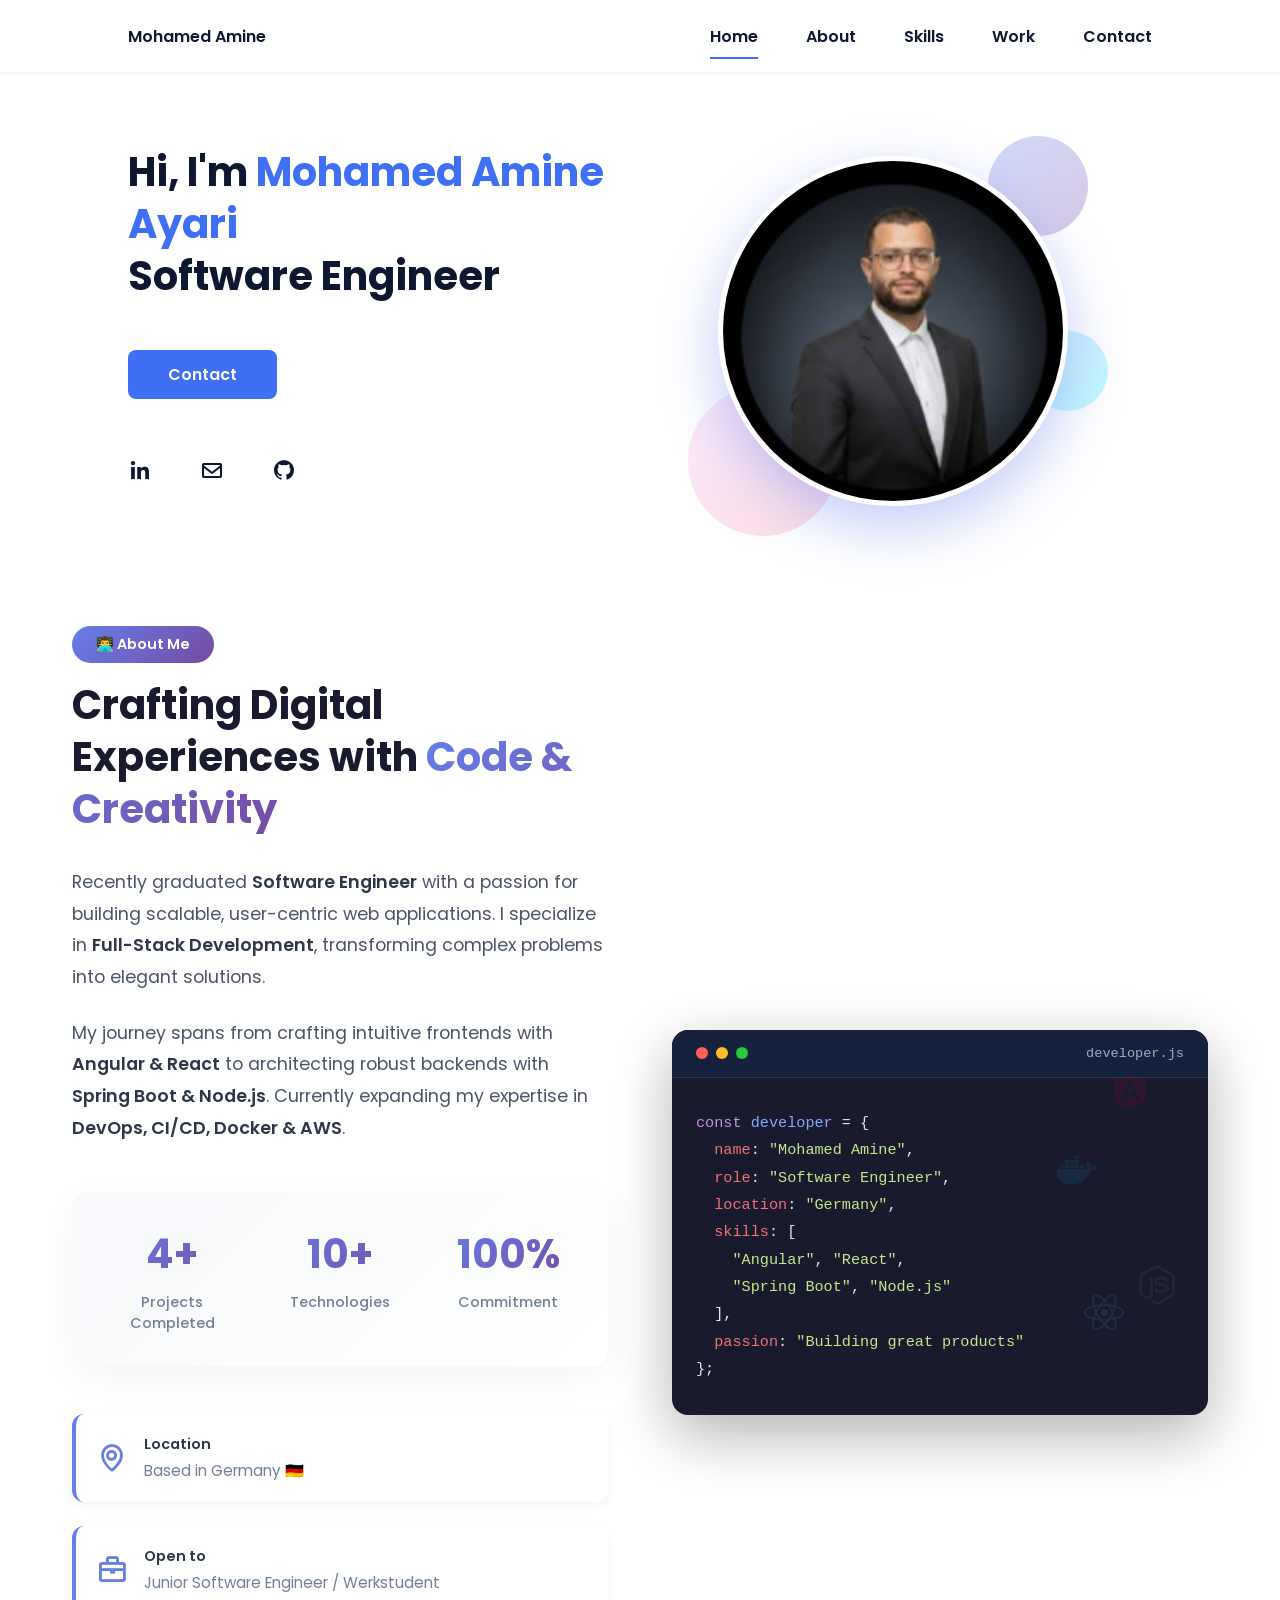
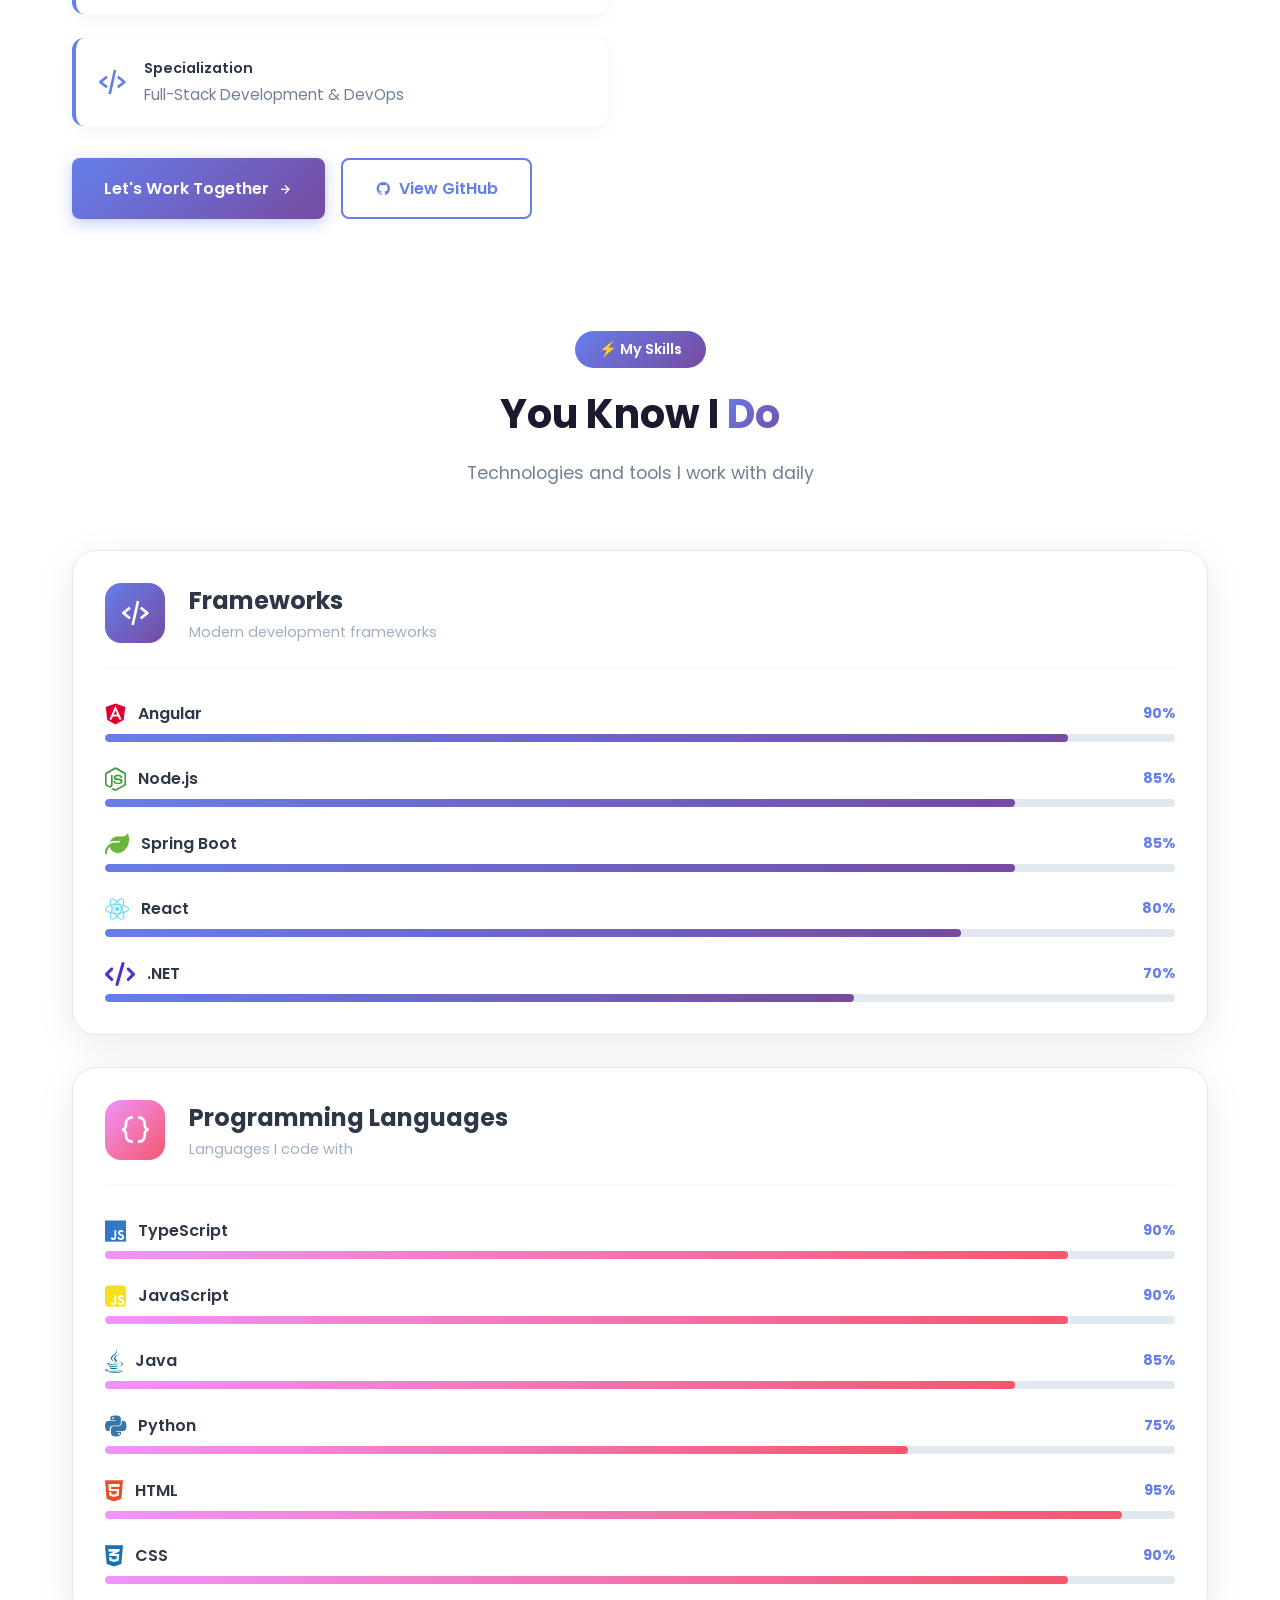
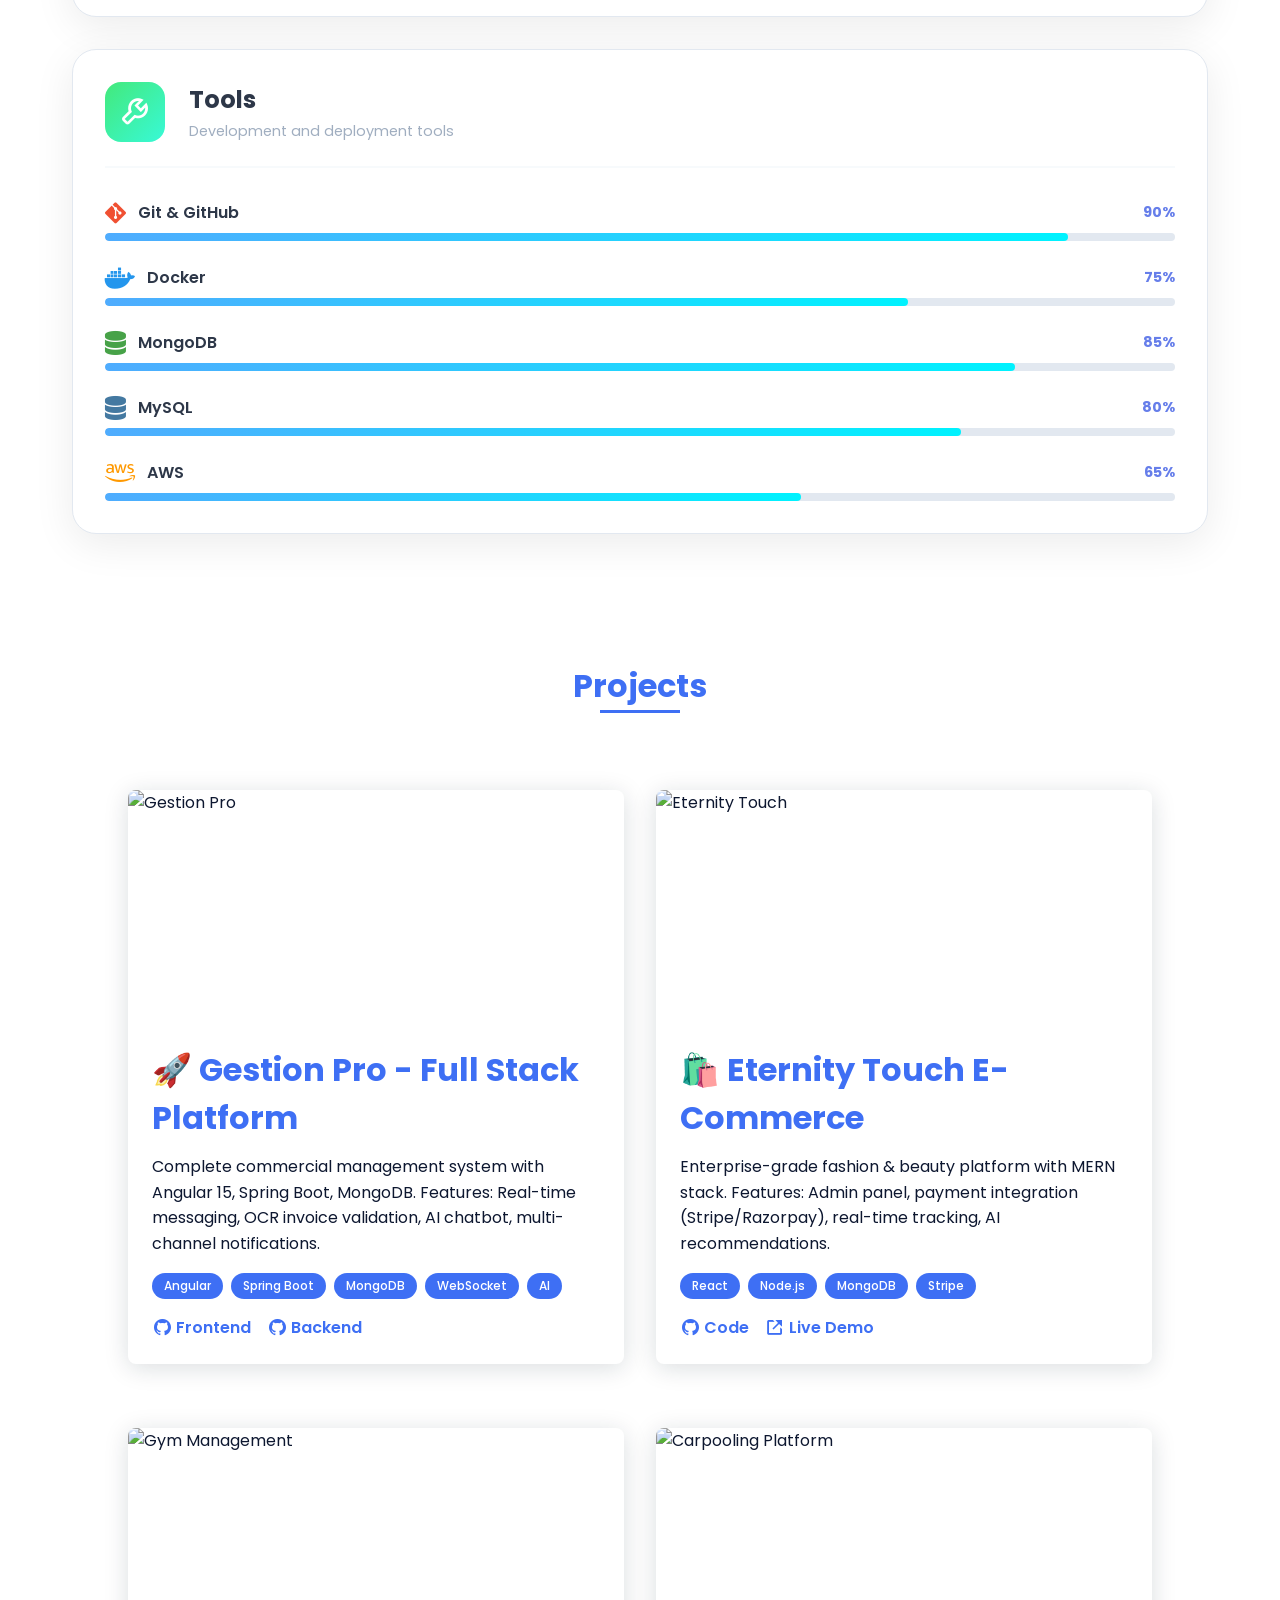
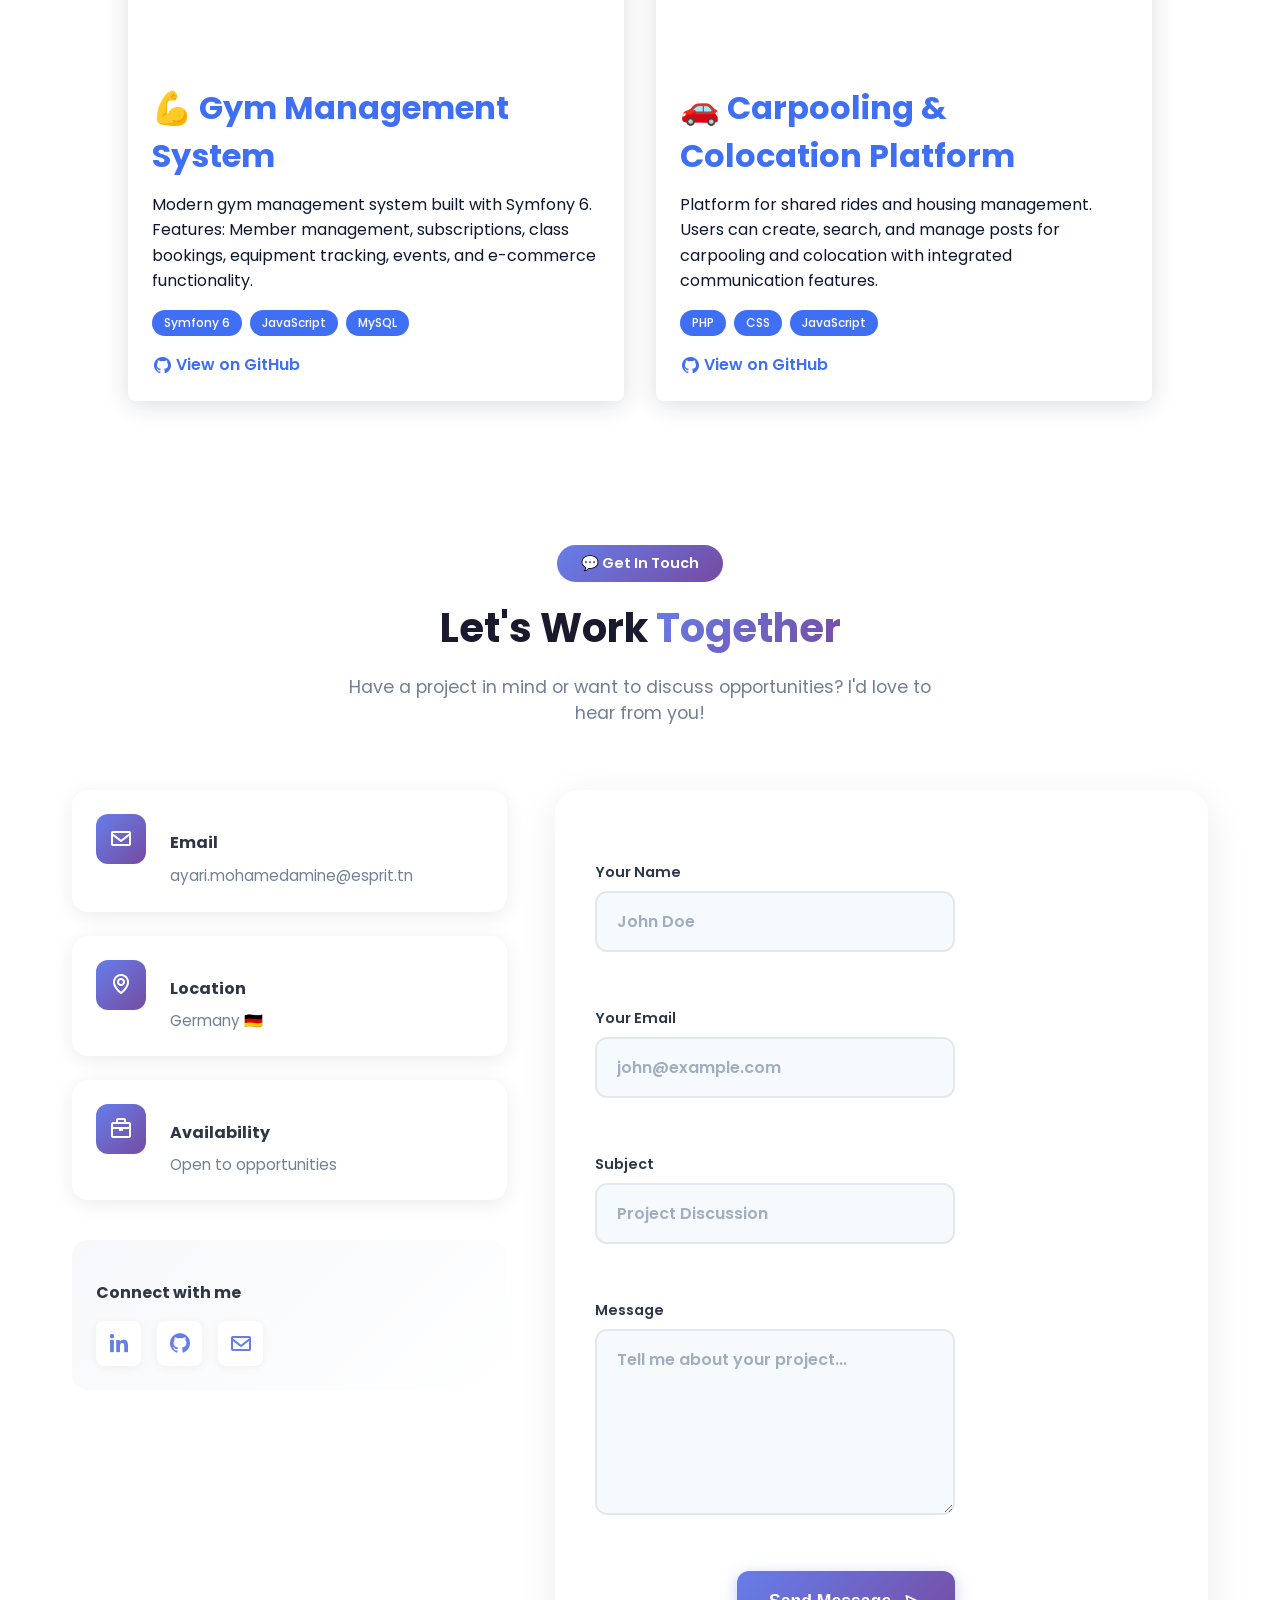
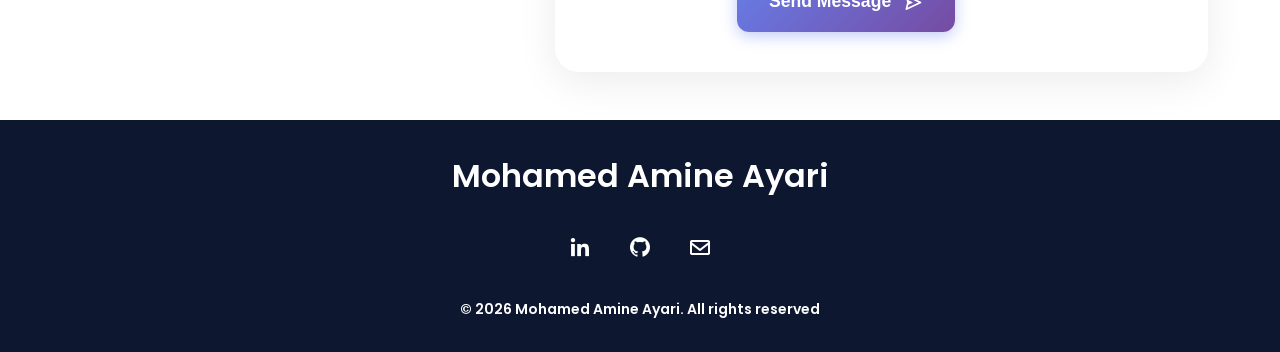
==== commit e8e3e143: "Update skills section with progress bars" ====
--- a/index.html
+++ b/index.html
@@ -41,7 +41,9 @@
         <main class="l-main">
             <!--===== HOME =====-->
             <section class="home bd-grid" id="home">
-                <div class="home__data">
+                <div class="home__data"> 
+                    <br>
+                    <br>
                     <h1 class="home__title">Hi, I'm <span class="home__title-color">Mohamed Amine Ayari</span><br>Software Engineer</h1>
 
                     <a href="#contact" class="button">Contact</a>
@@ -173,134 +175,252 @@
 
             <!--===== SKILLS =====-->
             <section class="skills section" id="skills">
-                <h2 class="section-title">Technical Skills</h2>
-                <p class="skills__description">Full-Stack Developer with expertise in modern web technologies, backend systems, and cloud infrastructure</p>
-
-                <div class="skills__categories">
-                    <!-- Frontend -->
-                    <div class="skills__category">
-                        <div class="skills__category-header">
-                            <i class='bx bx-code-alt'></i>
-                            <h3>Frontend Development</h3>
-                        </div>
-                        <div class="skills__grid">
-                            <div class="skill__card">
-                                <i class='fab fa-angular skill__icon' style="color: #DD0031;"></i>
-                                <span>Angular</span>
-                            </div>
-                            <div class="skill__card">
-                                <i class='fab fa-react skill__icon' style="color: #61DAFB;"></i>
-                                <span>React</span>
-                            </div>
-                            <div class="skill__card">
-                                <i class='fab fa-js skill__icon' style="color: #3178C6;"></i>
-                                <span>TypeScript</span>
-                            </div>
-                            <div class="skill__card">
-                                <i class='fab fa-js-square skill__icon' style="color: #F7DF1E;"></i>
-                                <span>JavaScript</span>
-                            </div>
-                            <div class="skill__card">
-                                <i class='fab fa-html5 skill__icon' style="color: #E34F26;"></i>
-                                <span>HTML5</span>
-                            </div>
-                            <div class="skill__card">
-                                <i class='fab fa-css3-alt skill__icon' style="color: #1572B6;"></i>
-                                <span>CSS3</span>
-                            </div>
-                        </div>
-                    </div>
-
-                    <!-- Backend -->
-                    <div class="skills__category">
-                        <div class="skills__category-header">
-                            <i class='bx bx-server'></i>
-                            <h3>Backend Development</h3>
-                        </div>
-                        <div class="skills__grid">
-                            <div class="skill__card">
-                                <i class='fab fa-node-js skill__icon' style="color: #339933;"></i>
-                                <span>Node.js</span>
-                            </div>
-                            <div class="skill__card">
-                                <i class='fas fa-server skill__icon' style="color: #000000;"></i>
-                                <span>Express.js</span>
-                            </div>
-                            <div class="skill__card">
-                                <i class='fas fa-leaf skill__icon' style="color: #6DB33F;"></i>
-                                <span>Spring Boot</span>
-                            </div>
-                            <div class="skill__card">
-                                <i class='fab fa-java skill__icon' style="color: #007396;"></i>
-                                <span>Java</span>
-                            </div>
-                            <div class="skill__card">
-                                <i class='fab fa-python skill__icon' style="color: #3776AB;"></i>
-                                <span>Python</span>
-                            </div>
-                            <div class="skill__card">
-                                <i class='fas fa-code skill__icon' style="color: #512BD4;"></i>
-                                <span>.NET</span>
-                            </div>
-                        </div>
-                    </div>
-
-                    <!-- Databases -->
-                    <div class="skills__category">
-                        <div class="skills__category-header">
-                            <i class='bx bx-data'></i>
-                            <h3>Databases</h3>
-                        </div>
-                        <div class="skills__grid">
-                            <div class="skill__card">
-                                <i class='fas fa-leaf skill__icon' style="color: #47A248;"></i>
-                                <span>MongoDB</span>
-                            </div>
-                            <div class="skill__card">
-                                <i class='fas fa-database skill__icon' style="color: #4479A1;"></i>
-                                <span>MySQL</span>
-                            </div>
-                            <div class="skill__card">
-                                <i class='fas fa-database skill__icon' style="color: #336791;"></i>
-                                <span>PostgreSQL</span>
-                            </div>
-                            <div class="skill__card">
-                                <i class='fas fa-database skill__icon' style="color: #CC2927;"></i>
-                                <span>SQL Server</span>
-                            </div>
-                        </div>
-                    </div>
-
-                    <!-- DevOps & Tools -->
-                    <div class="skills__category">
-                        <div class="skills__category-header">
-                            <i class='bx bx-cog'></i>
-                            <h3>DevOps & Tools</h3>
-                        </div>
-                        <div class="skills__grid">
-                            <div class="skill__card">
-                                <i class='fab fa-docker skill__icon' style="color: #2496ED;"></i>
-                                <span>Docker</span>
-                            </div>
-                            <div class="skill__card">
-                                <i class='fab fa-git-alt skill__icon' style="color: #F05032;"></i>
-                                <span>Git</span>
-                            </div>
-                            <div class="skill__card">
-                                <i class='fab fa-github skill__icon' style="color: #181717;"></i>
-                                <span>GitHub</span>
-                            </div>
-                            <div class="skill__card">
-                                <i class='fab fa-aws skill__icon' style="color: #FF9900;"></i>
-                                <span>AWS</span>
-                            </div>
-                            <div class="skill__card">
-                                <i class='fas fa-infinity skill__icon' style="color: #326CE5;"></i>
-                                <span>CI/CD</span>
-                            </div>
-                            <div class="skill__card">
-                                <i class='fab fa-linux skill__icon' style="color: #FCC624;"></i>
-                                <span>Linux</span>
+                <div class="skills__header-modern">
+                    <span class="skills__tag">⚡ My Skills</span>
+                    <h2 class="skills__title-modern">You Know I <span class="gradient-text">Do</span></h2>
+                    <p class="skills__subtitle-modern">Technologies and tools I work with daily</p>
+                </div>
+
+                <div class="skills__showcase">
+                    <!-- Frameworks -->
+                    <div class="skill__category-modern">
+                        <div class="category__header-modern">
+                            <div class="header__left">
+                                <div class="icon__wrapper frontend">
+                                    <i class='bx bx-code-alt'></i>
+                                </div>
+                                <div>
+                                    <h3>Frameworks</h3>
+                                    <p>Modern development frameworks</p>
+                                </div>
+                            </div>
+                        </div>
+                        <div class="skills__progress-list">
+                            <div class="skill__progress-item">
+                                <div class="skill__progress-header">
+                                    <div class="skill__name-icon">
+                                        <i class='fab fa-angular' style="color: #DD0031;"></i>
+                                        <span>Angular</span>
+                                    </div>
+                                    <span class="skill__percentage">90%</span>
+                                </div>
+                                <div class="skill__progress-bar">
+                                    <div class="skill__progress-fill" style="width: 90%;"></div>
+                                </div>
+                            </div>
+                            <div class="skill__progress-item">
+                                <div class="skill__progress-header">
+                                    <div class="skill__name-icon">
+                                        <i class='fab fa-node-js' style="color: #339933;"></i>
+                                        <span>Node.js</span>
+                                    </div>
+                                    <span class="skill__percentage">85%</span>
+                                </div>
+                                <div class="skill__progress-bar">
+                                    <div class="skill__progress-fill" style="width: 85%;"></div>
+                                </div>
+                            </div>
+                            <div class="skill__progress-item">
+                                <div class="skill__progress-header">
+                                    <div class="skill__name-icon">
+                                        <i class='fas fa-leaf' style="color: #6DB33F;"></i>
+                                        <span>Spring Boot</span>
+                                    </div>
+                                    <span class="skill__percentage">85%</span>
+                                </div>
+                                <div class="skill__progress-bar">
+                                    <div class="skill__progress-fill" style="width: 85%;"></div>
+                                </div>
+                            </div>
+                            <div class="skill__progress-item">
+                                <div class="skill__progress-header">
+                                    <div class="skill__name-icon">
+                                        <i class='fab fa-react' style="color: #61DAFB;"></i>
+                                        <span>React</span>
+                                    </div>
+                                    <span class="skill__percentage">80%</span>
+                                </div>
+                                <div class="skill__progress-bar">
+                                    <div class="skill__progress-fill" style="width: 80%;"></div>
+                                </div>
+                            </div>
+                            <div class="skill__progress-item">
+                                <div class="skill__progress-header">
+                                    <div class="skill__name-icon">
+                                        <i class='fas fa-code' style="color: #512BD4;"></i>
+                                        <span>.NET</span>
+                                    </div>
+                                    <span class="skill__percentage">70%</span>
+                                </div>
+                                <div class="skill__progress-bar">
+                                    <div class="skill__progress-fill" style="width: 70%;"></div>
+                                </div>
+                            </div>
+                        </div>
+                    </div>
+
+                    <!-- Programming Languages -->
+                    <div class="skill__category-modern">
+                        <div class="category__header-modern">
+                            <div class="header__left">
+                                <div class="icon__wrapper backend">
+                                    <i class='bx bx-code-curly'></i>
+                                </div>
+                                <div>
+                                    <h3>Programming Languages</h3>
+                                    <p>Languages I code with</p>
+                                </div>
+                            </div>
+                        </div>
+                        <div class="skills__progress-list">
+                            <div class="skill__progress-item">
+                                <div class="skill__progress-header">
+                                    <div class="skill__name-icon">
+                                        <i class='fab fa-js' style="color: #3178C6;"></i>
+                                        <span>TypeScript</span>
+                                    </div>
+                                    <span class="skill__percentage">90%</span>
+                                </div>
+                                <div class="skill__progress-bar">
+                                    <div class="skill__progress-fill" style="width: 90%;"></div>
+                                </div>
+                            </div>
+                            <div class="skill__progress-item">
+                                <div class="skill__progress-header">
+                                    <div class="skill__name-icon">
+                                        <i class='fab fa-js-square' style="color: #F7DF1E;"></i>
+                                        <span>JavaScript</span>
+                                    </div>
+                                    <span class="skill__percentage">90%</span>
+                                </div>
+                                <div class="skill__progress-bar">
+                                    <div class="skill__progress-fill" style="width: 90%;"></div>
+                                </div>
+                            </div>
+                            <div class="skill__progress-item">
+                                <div class="skill__progress-header">
+                                    <div class="skill__name-icon">
+                                        <i class='fab fa-java' style="color: #007396;"></i>
+                                        <span>Java</span>
+                                    </div>
+                                    <span class="skill__percentage">85%</span>
+                                </div>
+                                <div class="skill__progress-bar">
+                                    <div class="skill__progress-fill" style="width: 85%;"></div>
+                                </div>
+                            </div>
+                            <div class="skill__progress-item">
+                                <div class="skill__progress-header">
+                                    <div class="skill__name-icon">
+                                        <i class='fab fa-python' style="color: #3776AB;"></i>
+                                        <span>Python</span>
+                                    </div>
+                                    <span class="skill__percentage">75%</span>
+                                </div>
+                                <div class="skill__progress-bar">
+                                    <div class="skill__progress-fill" style="width: 75%;"></div>
+                                </div>
+                            </div>
+                            <div class="skill__progress-item">
+                                <div class="skill__progress-header">
+                                    <div class="skill__name-icon">
+                                        <i class='fab fa-html5' style="color: #E34F26;"></i>
+                                        <span>HTML</span>
+                                    </div>
+                                    <span class="skill__percentage">95%</span>
+                                </div>
+                                <div class="skill__progress-bar">
+                                    <div class="skill__progress-fill" style="width: 95%;"></div>
+                                </div>
+                            </div>
+                            <div class="skill__progress-item">
+                                <div class="skill__progress-header">
+                                    <div class="skill__name-icon">
+                                        <i class='fab fa-css3-alt' style="color: #1572B6;"></i>
+                                        <span>CSS</span>
+                                    </div>
+                                    <span class="skill__percentage">90%</span>
+                                </div>
+                                <div class="skill__progress-bar">
+                                    <div class="skill__progress-fill" style="width: 90%;"></div>
+                                </div>
+                            </div>
+                        </div>
+                    </div>
+
+                    <!-- Tools -->
+                    <div class="skill__category-modern">
+                        <div class="category__header-modern">
+                            <div class="header__left">
+                                <div class="icon__wrapper devops">
+                                    <i class='bx bx-wrench'></i>
+                                </div>
+                                <div>
+                                    <h3>Tools</h3>
+                                    <p>Development and deployment tools</p>
+                                </div>
+                            </div>
+                        </div>
+                        <div class="skills__progress-list">
+                            <div class="skill__progress-item">
+                                <div class="skill__progress-header">
+                                    <div class="skill__name-icon">
+                                        <i class='fab fa-git-alt' style="color: #F05032;"></i>
+                                        <span>Git & GitHub</span>
+                                    </div>
+                                    <span class="skill__percentage">90%</span>
+                                </div>
+                                <div class="skill__progress-bar">
+                                    <div class="skill__progress-fill" style="width: 90%;"></div>
+                                </div>
+                            </div>
+                            <div class="skill__progress-item">
+                                <div class="skill__progress-header">
+                                    <div class="skill__name-icon">
+                                        <i class='fab fa-docker' style="color: #2496ED;"></i>
+                                        <span>Docker</span>
+                                    </div>
+                                    <span class="skill__percentage">75%</span>
+                                </div>
+                                <div class="skill__progress-bar">
+                                    <div class="skill__progress-fill" style="width: 75%;"></div>
+                                </div>
+                            </div>
+                            <div class="skill__progress-item">
+                                <div class="skill__progress-header">
+                                    <div class="skill__name-icon">
+                                        <i class='fas fa-database' style="color: #47A248;"></i>
+                                        <span>MongoDB</span>
+                                    </div>
+                                    <span class="skill__percentage">85%</span>
+                                </div>
+                                <div class="skill__progress-bar">
+                                    <div class="skill__progress-fill" style="width: 85%;"></div>
+                                </div>
+                            </div>
+                            <div class="skill__progress-item">
+                                <div class="skill__progress-header">
+                                    <div class="skill__name-icon">
+                                        <i class='fas fa-database' style="color: #4479A1;"></i>
+                                        <span>MySQL</span>
+                                    </div>
+                                    <span class="skill__percentage">80%</span>
+                                </div>
+                                <div class="skill__progress-bar">
+                                    <div class="skill__progress-fill" style="width: 80%;"></div>
+                                </div>
+                            </div>
+                            <div class="skill__progress-item">
+                                <div class="skill__progress-header">
+                                    <div class="skill__name-icon">
+                                        <i class='fab fa-aws' style="color: #FF9900;"></i>
+                                        <span>AWS</span>
+                                    </div>
+                                    <span class="skill__percentage">65%</span>
+                                </div>
+                                <div class="skill__progress-bar">
+                                    <div class="skill__progress-fill" style="width: 65%;"></div>
+                                </div>
                             </div>
                         </div>
                     </div>
--- a/assets/css/styles.css
+++ b/assets/css/styles.css
@@ -1762,3 +1762,86 @@
     padding: 3rem 0 2rem !important;
   }
 }
+
+/* ===== SKILLS WITH PROGRESS BARS ===== */
+.skills__progress-list {
+  display: flex;
+  flex-direction: column;
+  gap: 1.5rem;
+}
+
+.skill__progress-item {
+  display: flex;
+  flex-direction: column;
+  gap: 0.5rem;
+}
+
+.skill__progress-header {
+  display: flex;
+  justify-content: space-between;
+  align-items: center;
+}
+
+.skill__name-icon {
+  display: flex;
+  align-items: center;
+  gap: 0.75rem;
+}
+
+.skill__name-icon i {
+  font-size: 1.5rem;
+}
+
+.skill__name-icon span {
+  font-size: 1rem;
+  font-weight: 600;
+  color: #2d3748;
+}
+
+.skill__percentage {
+  font-size: 0.9rem;
+  font-weight: 700;
+  color: #667eea;
+}
+
+.skill__progress-bar {
+  width: 100%;
+  height: 8px;
+  background: #e2e8f0;
+  border-radius: 10px;
+  overflow: hidden;
+}
+
+.skill__progress-fill {
+  height: 100%;
+  background: linear-gradient(90deg, #667eea 0%, #764ba2 100%);
+  border-radius: 10px;
+  transition: width 1s ease;
+  animation: progressAnimation 2s ease-out;
+}
+
+@keyframes progressAnimation {
+  from {
+    width: 0;
+  }
+}
+
+/* Different colors for different categories */
+.skill__category-modern:nth-child(2) .skill__progress-fill {
+  background: linear-gradient(90deg, #f093fb 0%, #f5576c 100%);
+}
+
+.skill__category-modern:nth-child(3) .skill__progress-fill {
+  background: linear-gradient(90deg, #4facfe 0%, #00f2fe 100%);
+}
+
+/* Responsive */
+@media screen and (max-width: 768px) {
+  .skill__name-icon span {
+    font-size: 0.9rem;
+  }
+  
+  .skill__percentage {
+    font-size: 0.85rem;
+  }
+}
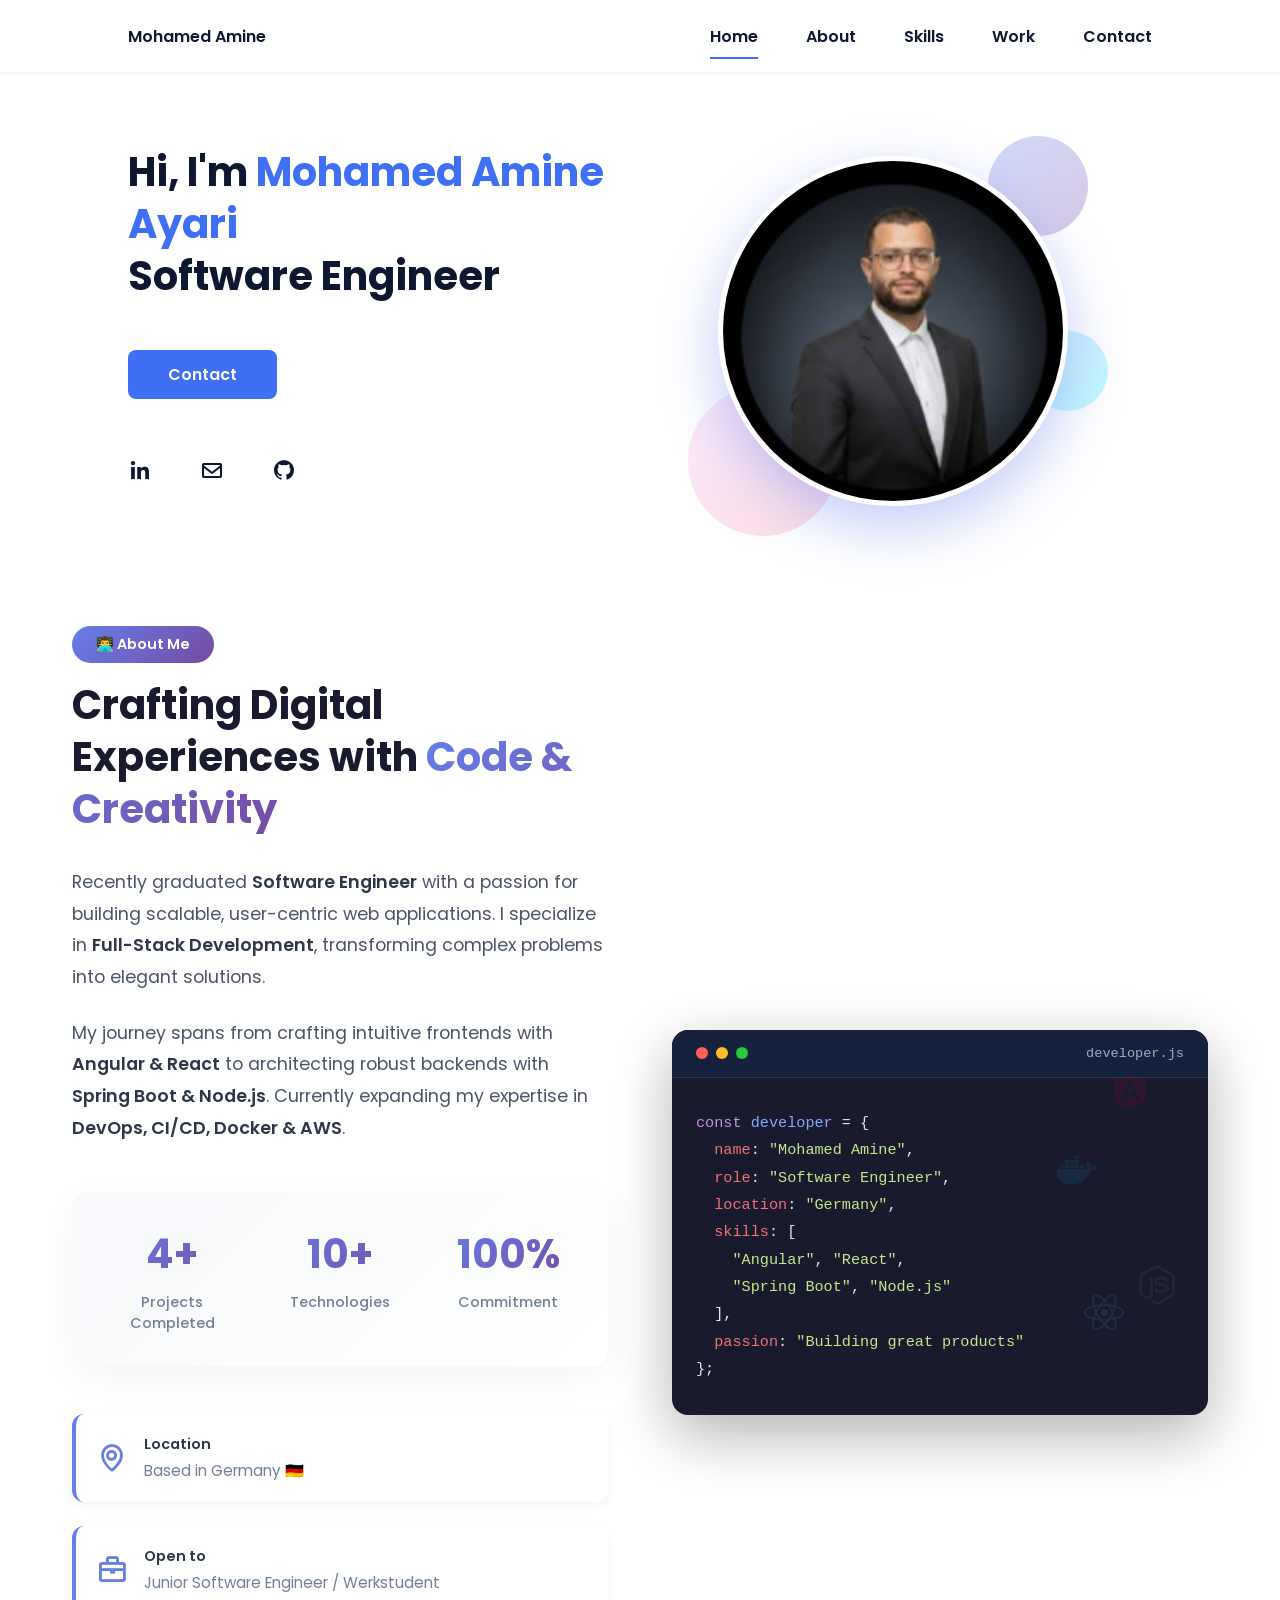
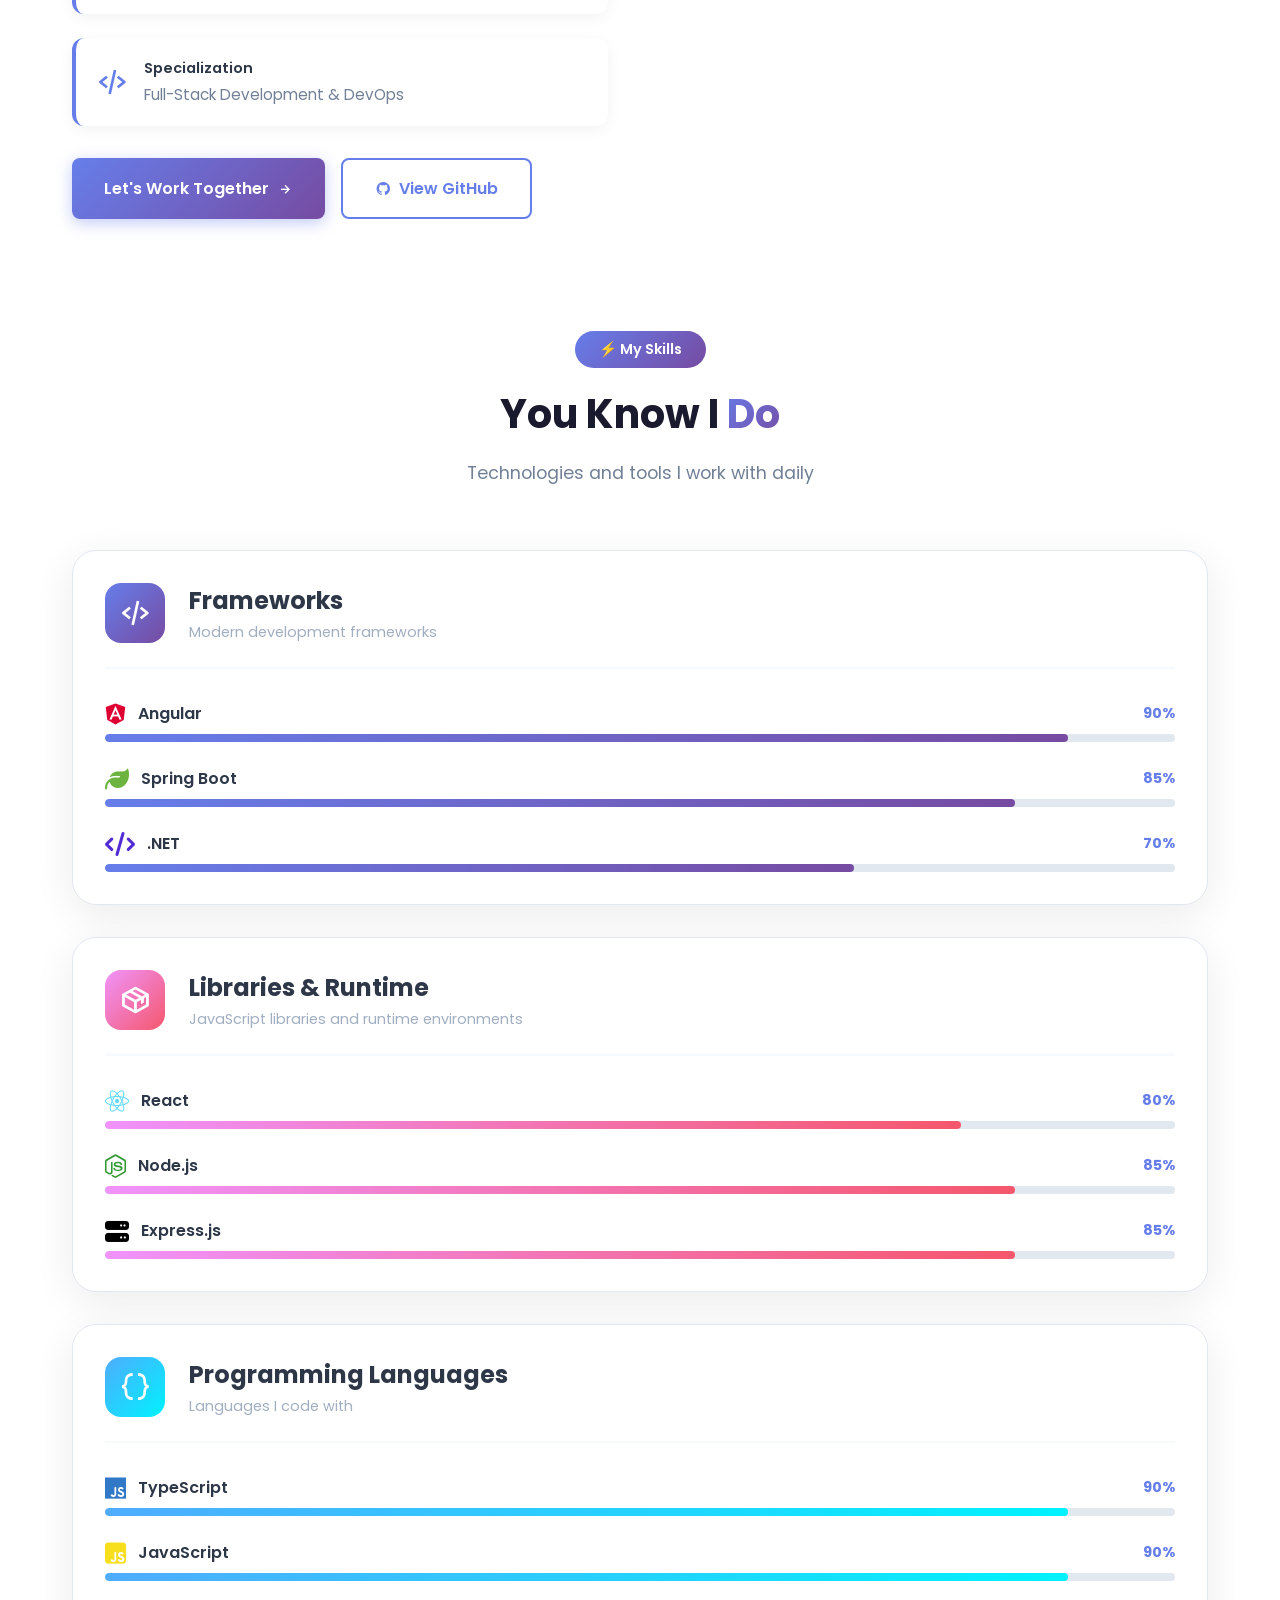
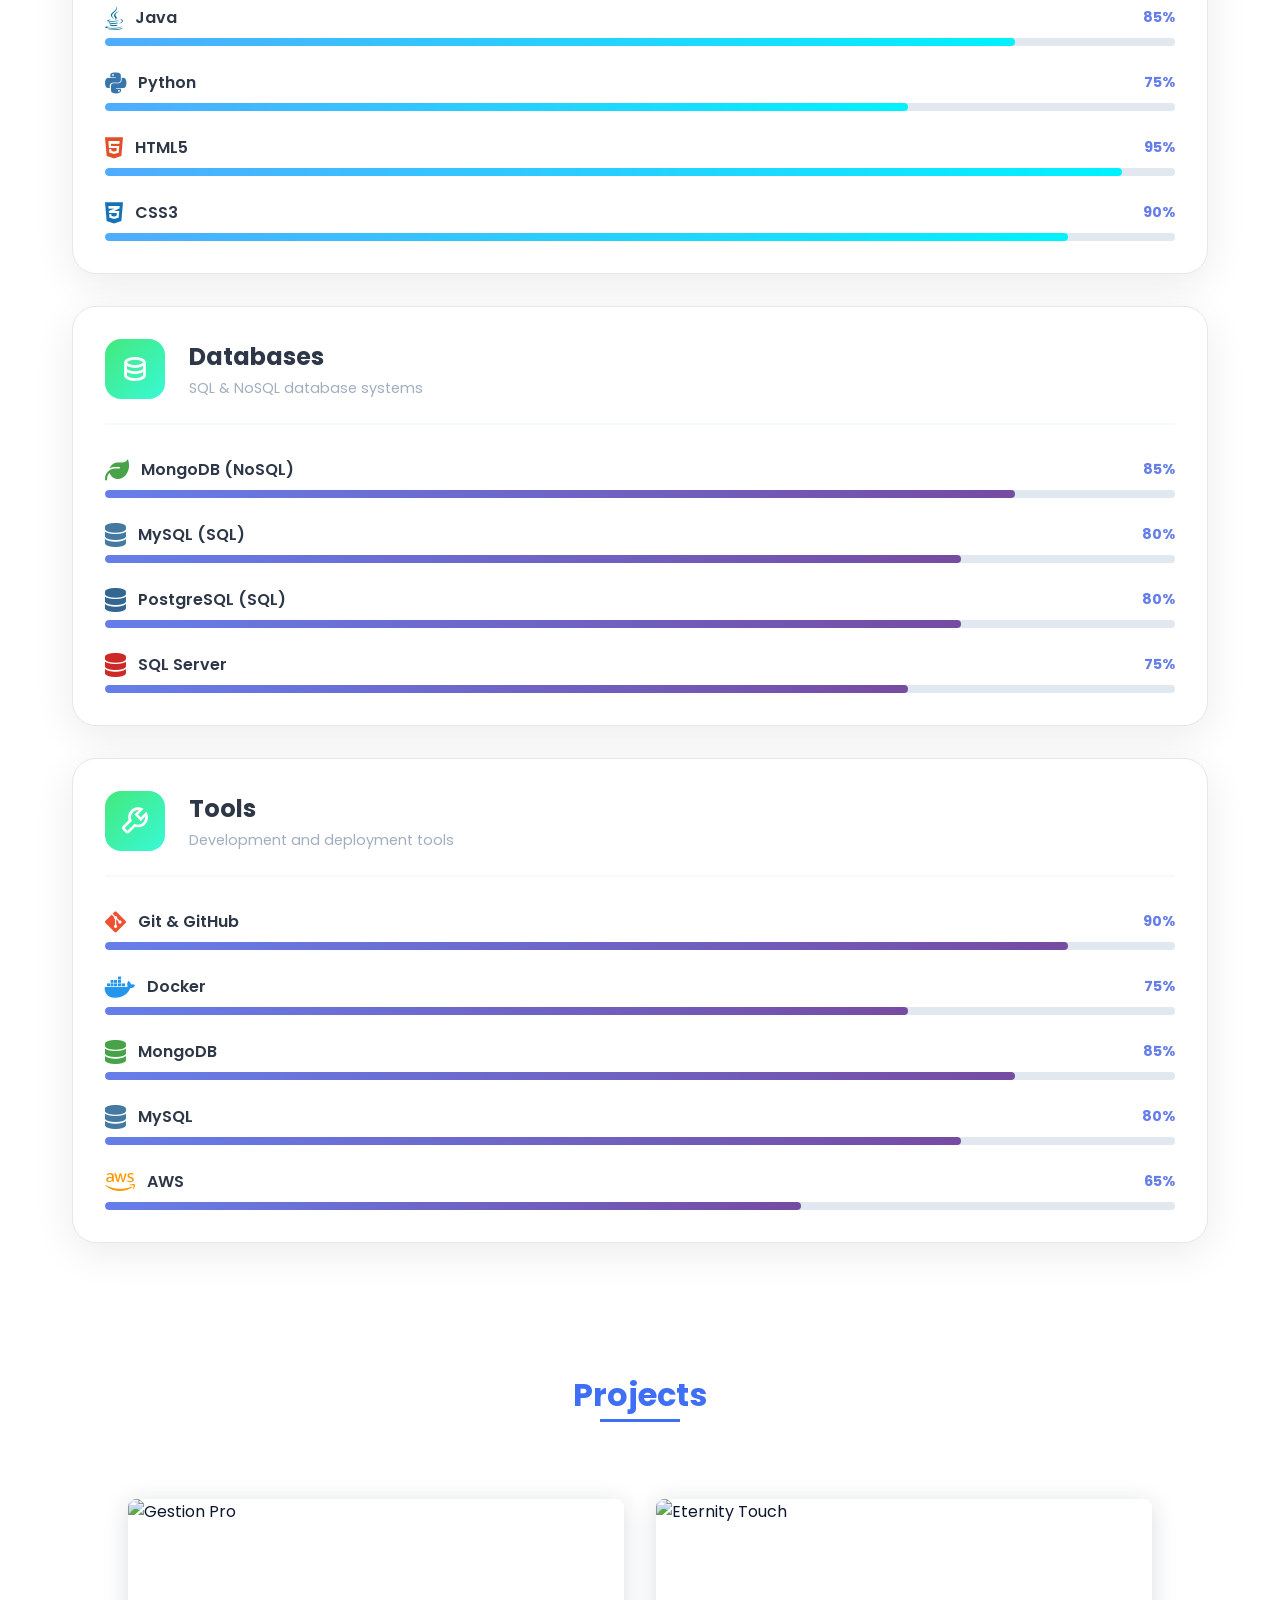
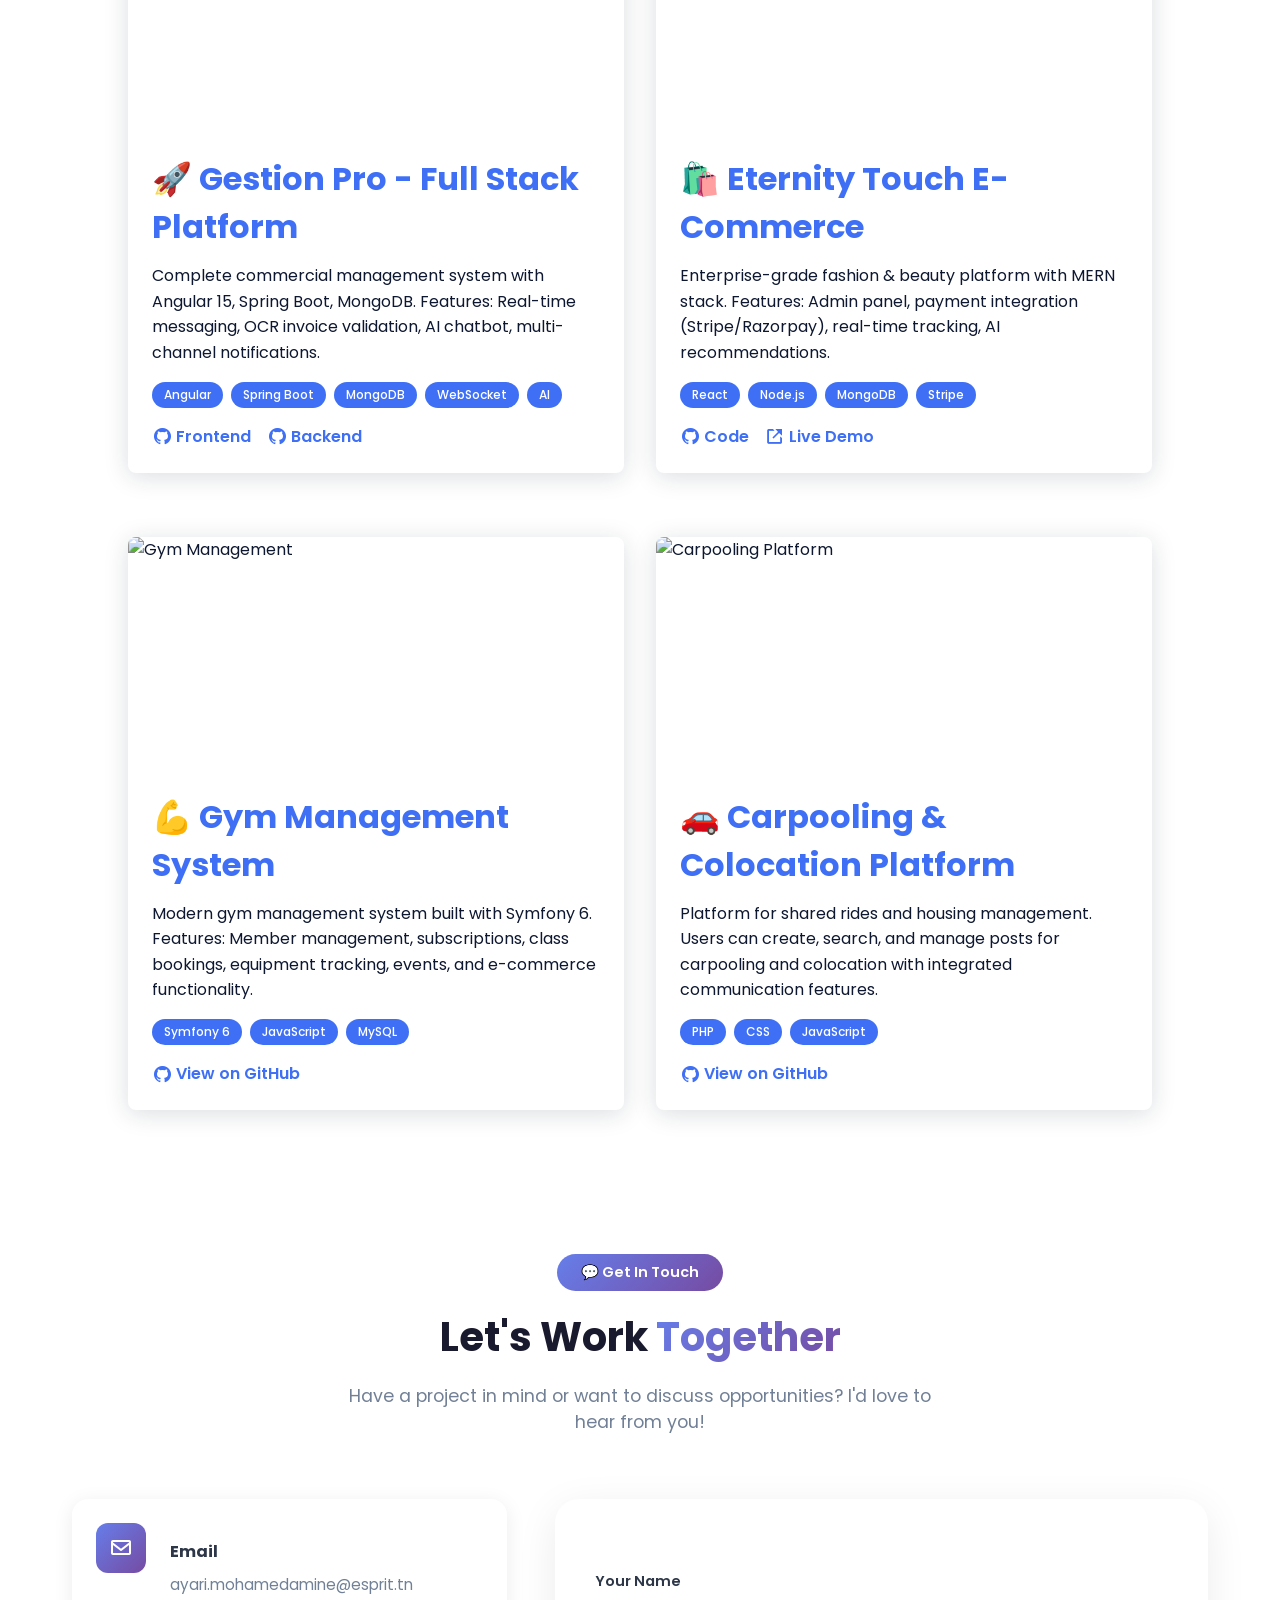
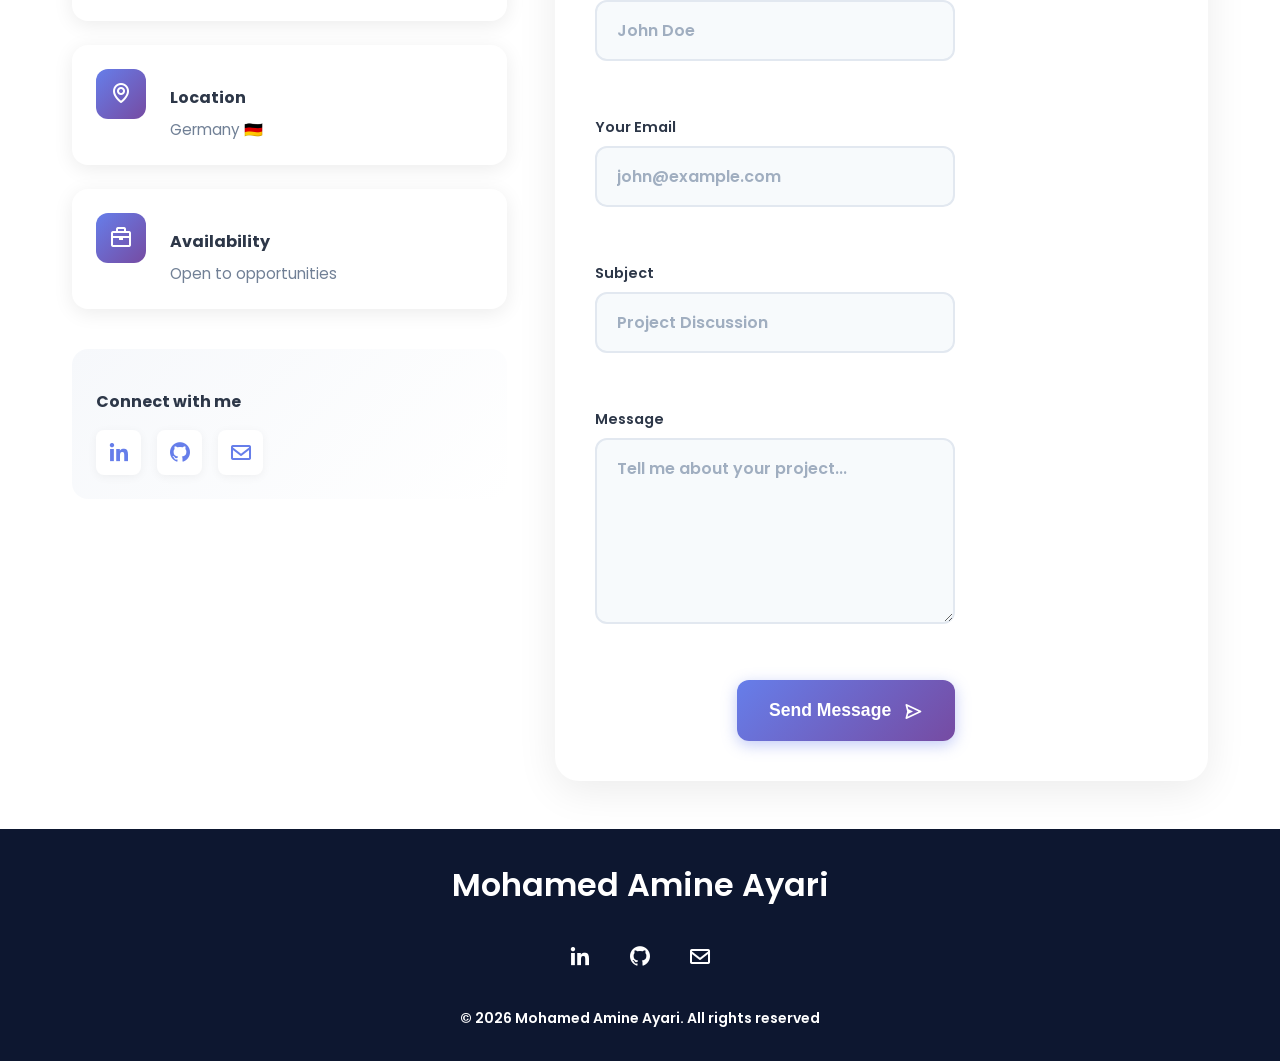
==== commit 25954562: "Fix: Move React to Libraries, add Databases section with SQL/NoSQL" ====
--- a/index.html
+++ b/index.html
@@ -211,6 +211,59 @@
                             <div class="skill__progress-item">
                                 <div class="skill__progress-header">
                                     <div class="skill__name-icon">
+                                        <i class='fas fa-leaf' style="color: #6DB33F;"></i>
+                                        <span>Spring Boot</span>
+                                    </div>
+                                    <span class="skill__percentage">85%</span>
+                                </div>
+                                <div class="skill__progress-bar">
+                                    <div class="skill__progress-fill" style="width: 85%;"></div>
+                                </div>
+                            </div>
+                            <div class="skill__progress-item">
+                                <div class="skill__progress-header">
+                                    <div class="skill__name-icon">
+                                        <i class='fas fa-code' style="color: #512BD4;"></i>
+                                        <span>.NET</span>
+                                    </div>
+                                    <span class="skill__percentage">70%</span>
+                                </div>
+                                <div class="skill__progress-bar">
+                                    <div class="skill__progress-fill" style="width: 70%;"></div>
+                                </div>
+                            </div>
+                        </div>
+                    </div>
+
+                    <!-- Libraries -->
+                    <div class="skill__category-modern">
+                        <div class="category__header-modern">
+                            <div class="header__left">
+                                <div class="icon__wrapper backend">
+                                    <i class='bx bx-package'></i>
+                                </div>
+                                <div>
+                                    <h3>Libraries & Runtime</h3>
+                                    <p>JavaScript libraries and runtime environments</p>
+                                </div>
+                            </div>
+                        </div>
+                        <div class="skills__progress-list">
+                            <div class="skill__progress-item">
+                                <div class="skill__progress-header">
+                                    <div class="skill__name-icon">
+                                        <i class='fab fa-react' style="color: #61DAFB;"></i>
+                                        <span>React</span>
+                                    </div>
+                                    <span class="skill__percentage">80%</span>
+                                </div>
+                                <div class="skill__progress-bar">
+                                    <div class="skill__progress-fill" style="width: 80%;"></div>
+                                </div>
+                            </div>
+                            <div class="skill__progress-item">
+                                <div class="skill__progress-header">
+                                    <div class="skill__name-icon">
                                         <i class='fab fa-node-js' style="color: #339933;"></i>
                                         <span>Node.js</span>
                                     </div>
@@ -223,37 +276,13 @@
                             <div class="skill__progress-item">
                                 <div class="skill__progress-header">
                                     <div class="skill__name-icon">
-                                        <i class='fas fa-leaf' style="color: #6DB33F;"></i>
-                                        <span>Spring Boot</span>
+                                        <i class='fas fa-server' style="color: #000000;"></i>
+                                        <span>Express.js</span>
                                     </div>
                                     <span class="skill__percentage">85%</span>
                                 </div>
                                 <div class="skill__progress-bar">
                                     <div class="skill__progress-fill" style="width: 85%;"></div>
-                                </div>
-                            </div>
-                            <div class="skill__progress-item">
-                                <div class="skill__progress-header">
-                                    <div class="skill__name-icon">
-                                        <i class='fab fa-react' style="color: #61DAFB;"></i>
-                                        <span>React</span>
-                                    </div>
-                                    <span class="skill__percentage">80%</span>
-                                </div>
-                                <div class="skill__progress-bar">
-                                    <div class="skill__progress-fill" style="width: 80%;"></div>
-                                </div>
-                            </div>
-                            <div class="skill__progress-item">
-                                <div class="skill__progress-header">
-                                    <div class="skill__name-icon">
-                                        <i class='fas fa-code' style="color: #512BD4;"></i>
-                                        <span>.NET</span>
-                                    </div>
-                                    <span class="skill__percentage">70%</span>
-                                </div>
-                                <div class="skill__progress-bar">
-                                    <div class="skill__progress-fill" style="width: 70%;"></div>
                                 </div>
                             </div>
                         </div>
@@ -263,7 +292,7 @@
                     <div class="skill__category-modern">
                         <div class="category__header-modern">
                             <div class="header__left">
-                                <div class="icon__wrapper backend">
+                                <div class="icon__wrapper database">
                                     <i class='bx bx-code-curly'></i>
                                 </div>
                                 <div>
@@ -325,7 +354,7 @@
                                 <div class="skill__progress-header">
                                     <div class="skill__name-icon">
                                         <i class='fab fa-html5' style="color: #E34F26;"></i>
-                                        <span>HTML</span>
+                                        <span>HTML5</span>
                                     </div>
                                     <span class="skill__percentage">95%</span>
                                 </div>
@@ -337,12 +366,77 @@
                                 <div class="skill__progress-header">
                                     <div class="skill__name-icon">
                                         <i class='fab fa-css3-alt' style="color: #1572B6;"></i>
-                                        <span>CSS</span>
+                                        <span>CSS3</span>
                                     </div>
                                     <span class="skill__percentage">90%</span>
                                 </div>
                                 <div class="skill__progress-bar">
                                     <div class="skill__progress-fill" style="width: 90%;"></div>
+                                </div>
+                            </div>
+                        </div>
+                    </div>
+
+                    <!-- Databases -->
+                    <div class="skill__category-modern">
+                        <div class="category__header-modern">
+                            <div class="header__left">
+                                <div class="icon__wrapper devops">
+                                    <i class='bx bx-data'></i>
+                                </div>
+                                <div>
+                                    <h3>Databases</h3>
+                                    <p>SQL & NoSQL database systems</p>
+                                </div>
+                            </div>
+                        </div>
+                        <div class="skills__progress-list">
+                            <div class="skill__progress-item">
+                                <div class="skill__progress-header">
+                                    <div class="skill__name-icon">
+                                        <i class='fas fa-leaf' style="color: #47A248;"></i>
+                                        <span>MongoDB (NoSQL)</span>
+                                    </div>
+                                    <span class="skill__percentage">85%</span>
+                                </div>
+                                <div class="skill__progress-bar">
+                                    <div class="skill__progress-fill" style="width: 85%;"></div>
+                                </div>
+                            </div>
+                            <div class="skill__progress-item">
+                                <div class="skill__progress-header">
+                                    <div class="skill__name-icon">
+                                        <i class='fas fa-database' style="color: #4479A1;"></i>
+                                        <span>MySQL (SQL)</span>
+                                    </div>
+                                    <span class="skill__percentage">80%</span>
+                                </div>
+                                <div class="skill__progress-bar">
+                                    <div class="skill__progress-fill" style="width: 80%;"></div>
+                                </div>
+                            </div>
+                            <div class="skill__progress-item">
+                                <div class="skill__progress-header">
+                                    <div class="skill__name-icon">
+                                        <i class='fas fa-database' style="color: #336791;"></i>
+                                        <span>PostgreSQL (SQL)</span>
+                                    </div>
+                                    <span class="skill__percentage">80%</span>
+                                </div>
+                                <div class="skill__progress-bar">
+                                    <div class="skill__progress-fill" style="width: 80%;"></div>
+                                </div>
+                            </div>
+                            <div class="skill__progress-item">
+                                <div class="skill__progress-header">
+                                    <div class="skill__name-icon">
+                                        <i class='fas fa-database' style="color: #CC2927;"></i>
+                                        <span>SQL Server</span>
+                                    </div>
+                                    <span class="skill__percentage">75%</span>
+                                </div>
+                                <div class="skill__progress-bar">
+                                    <div class="skill__progress-fill" style="width: 75%;"></div>
                                 </div>
                             </div>
                         </div>
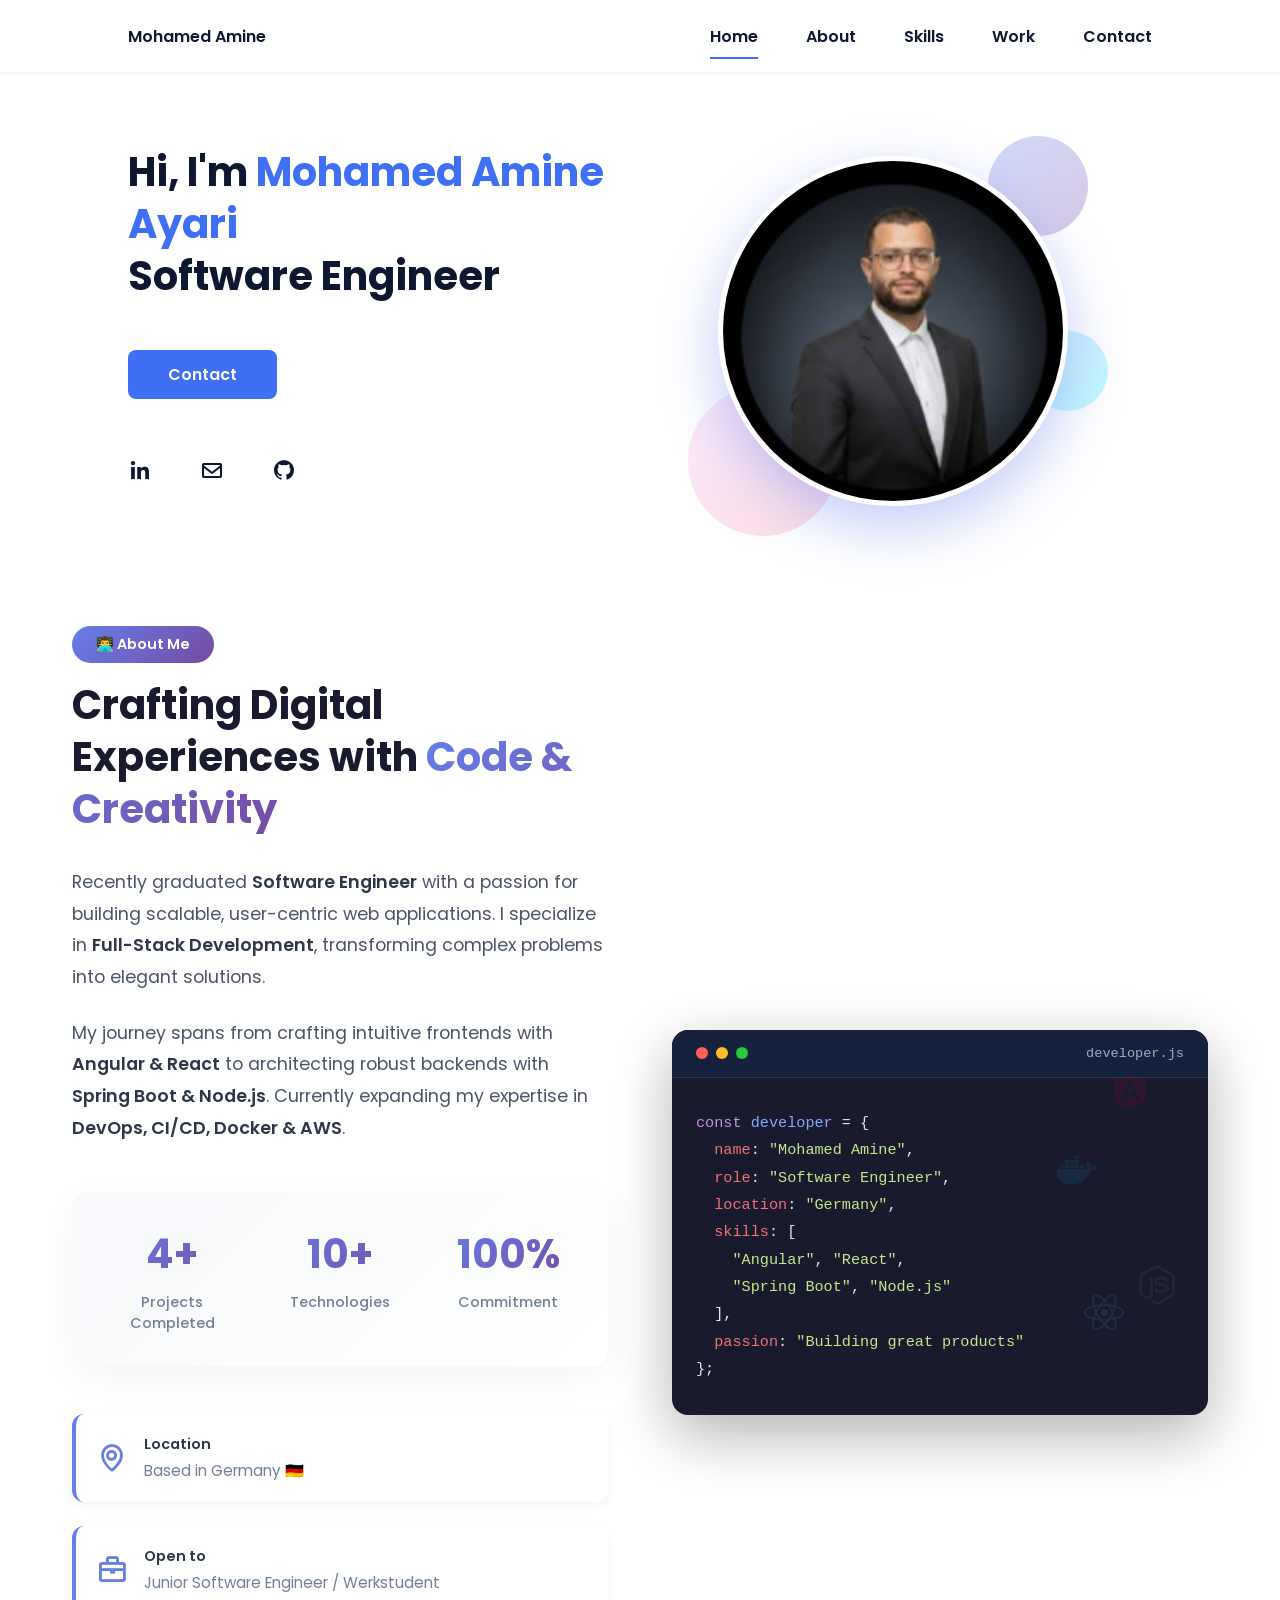
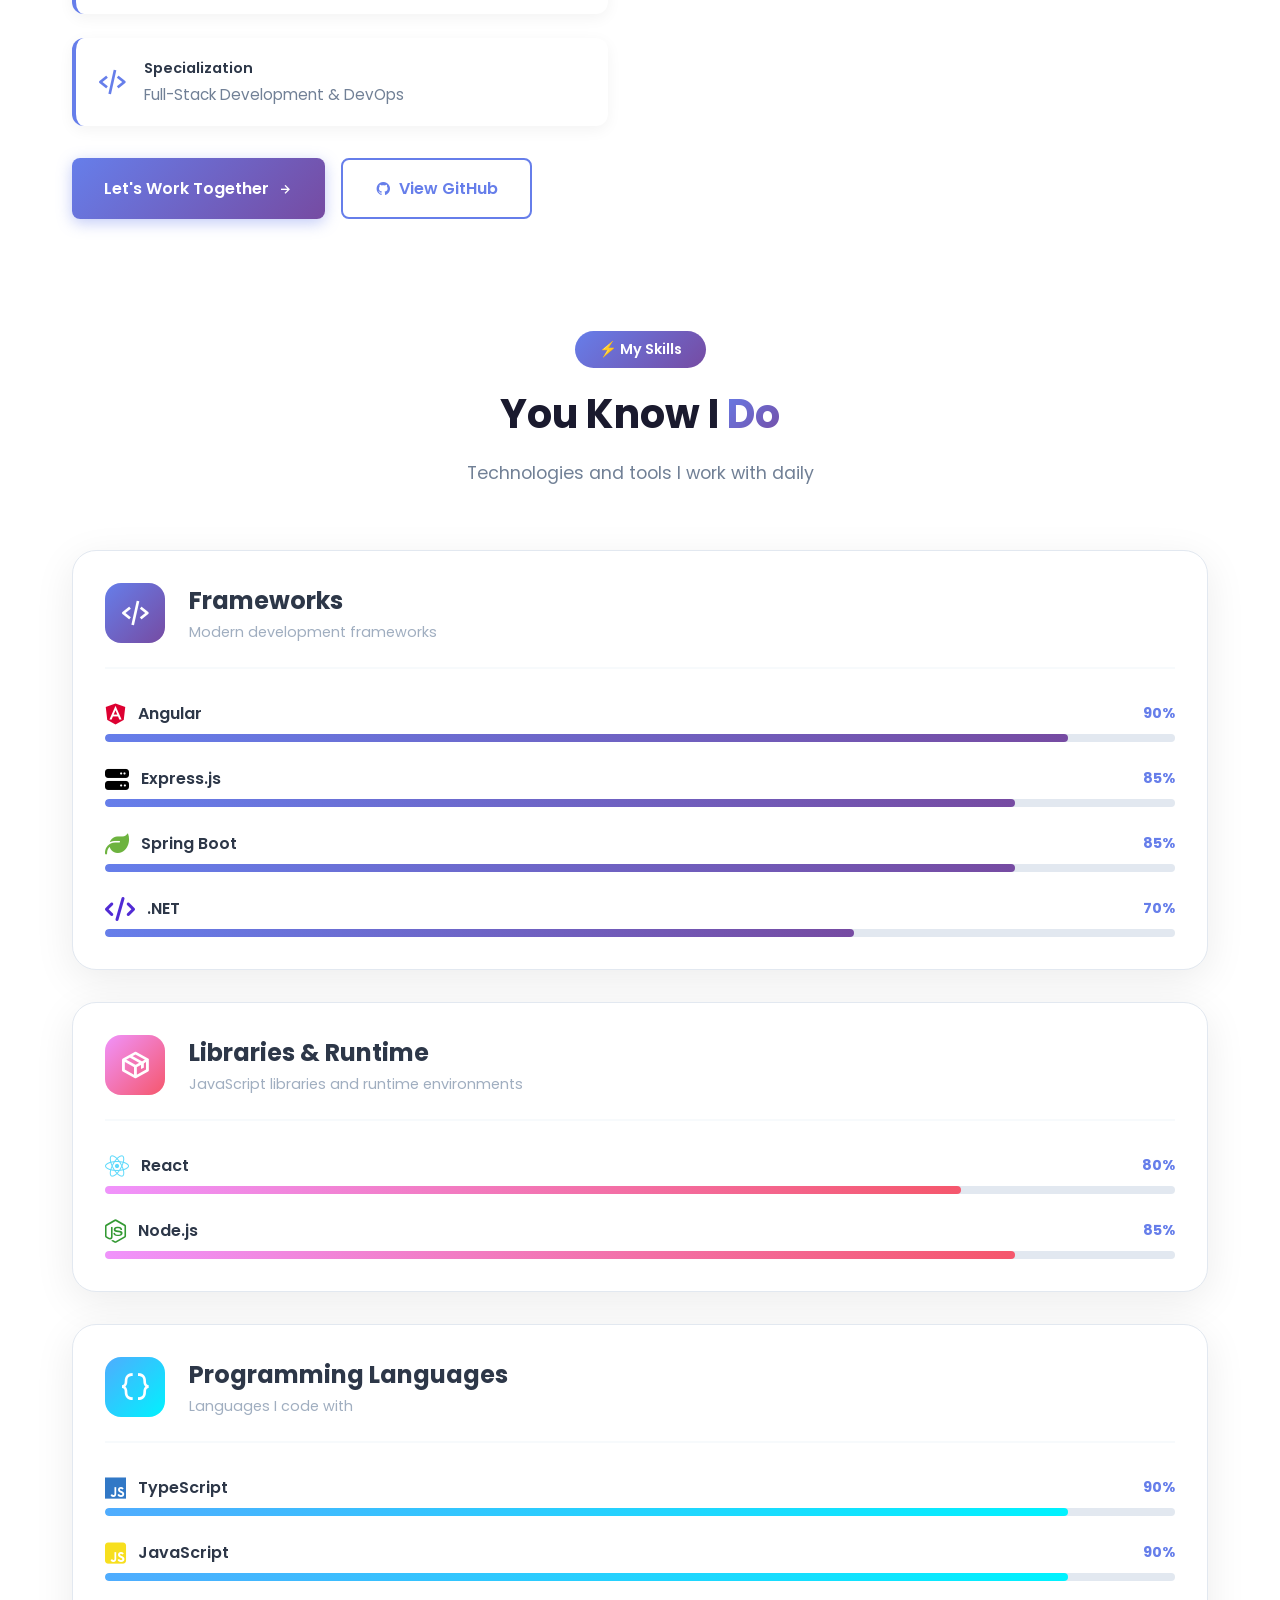
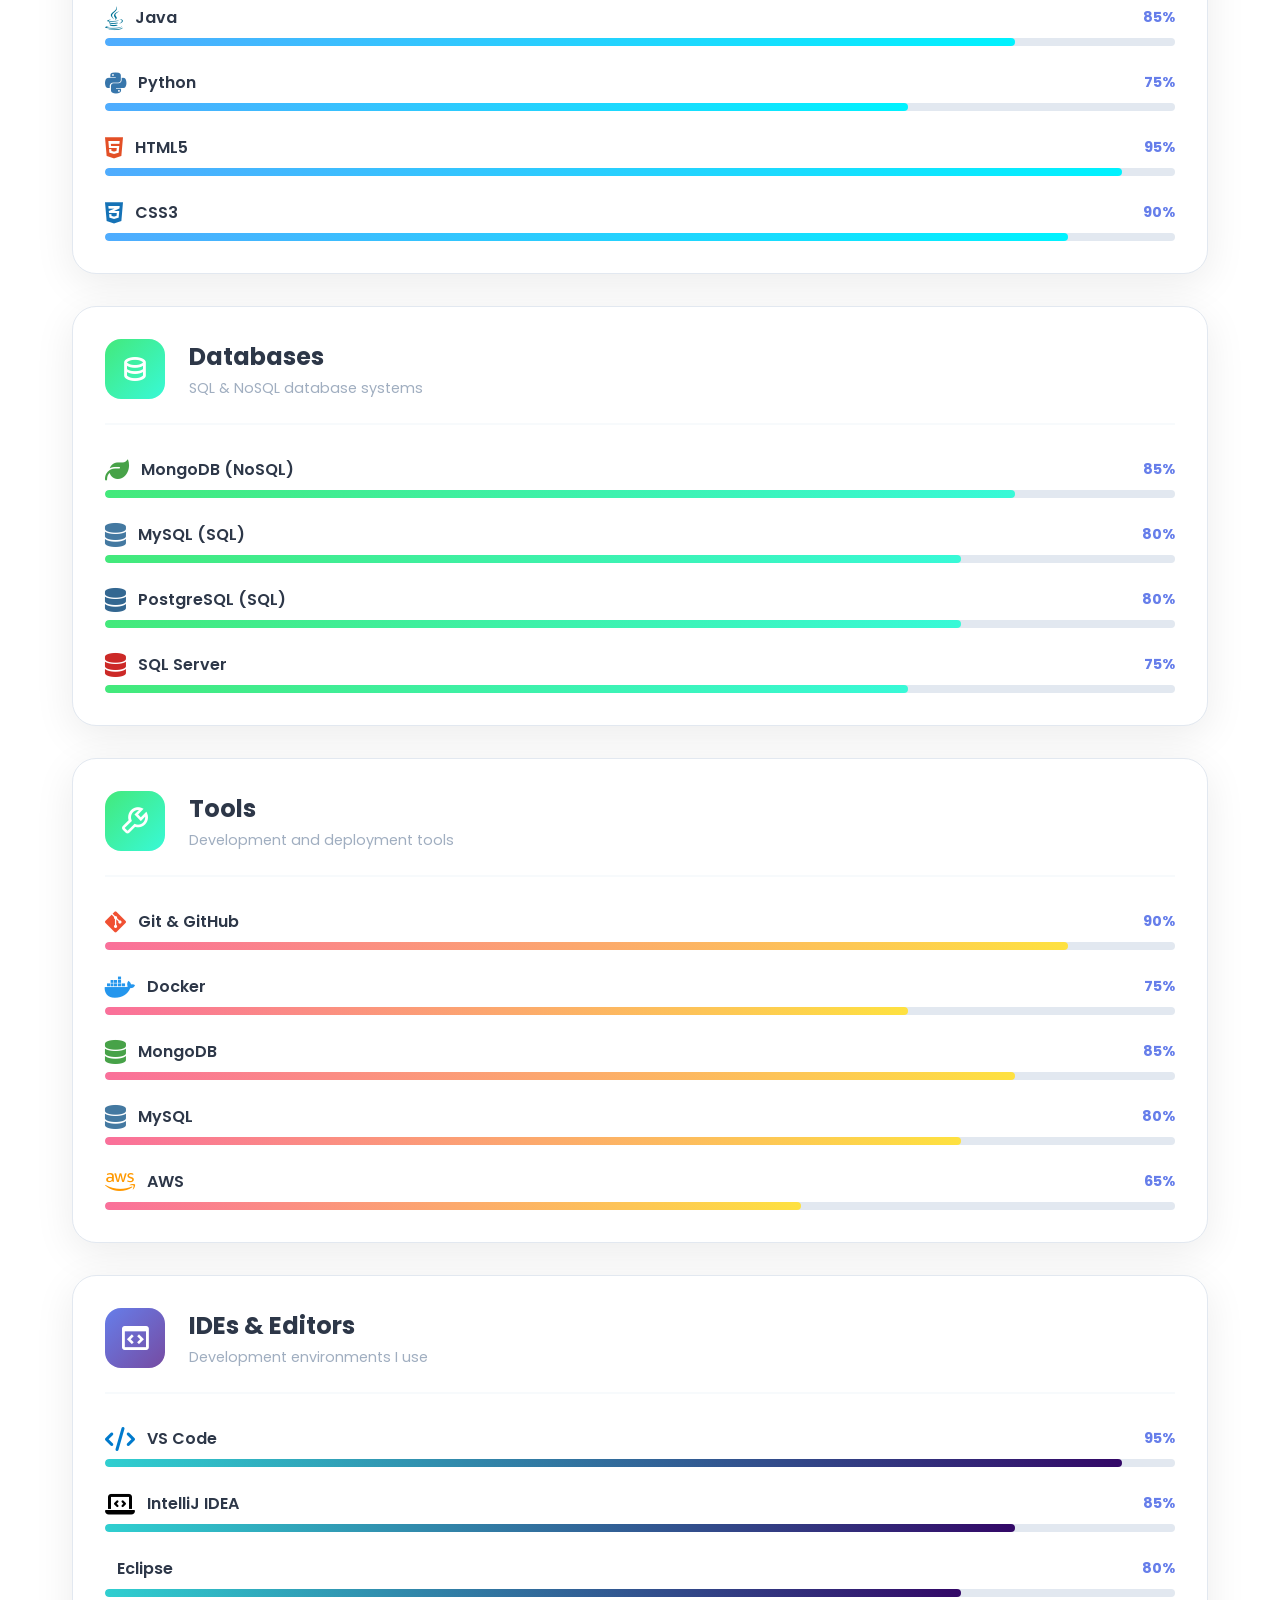
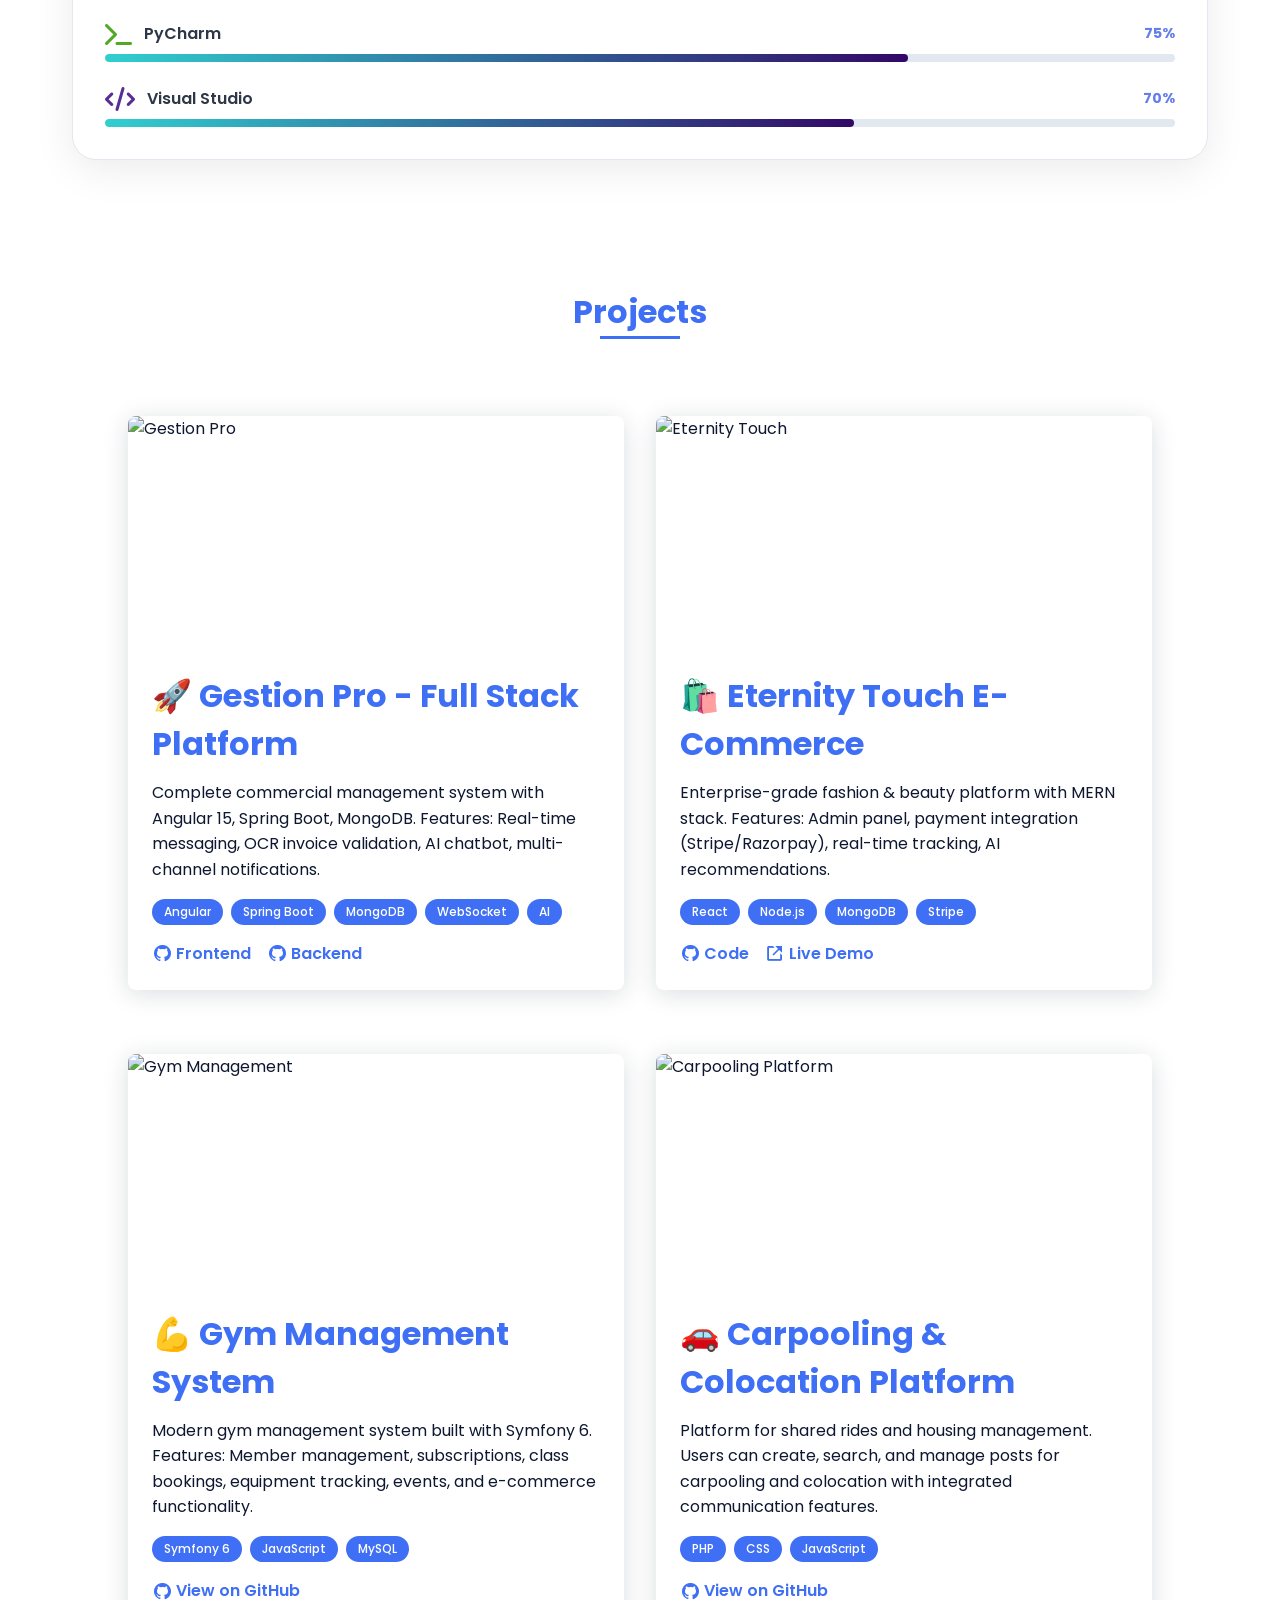
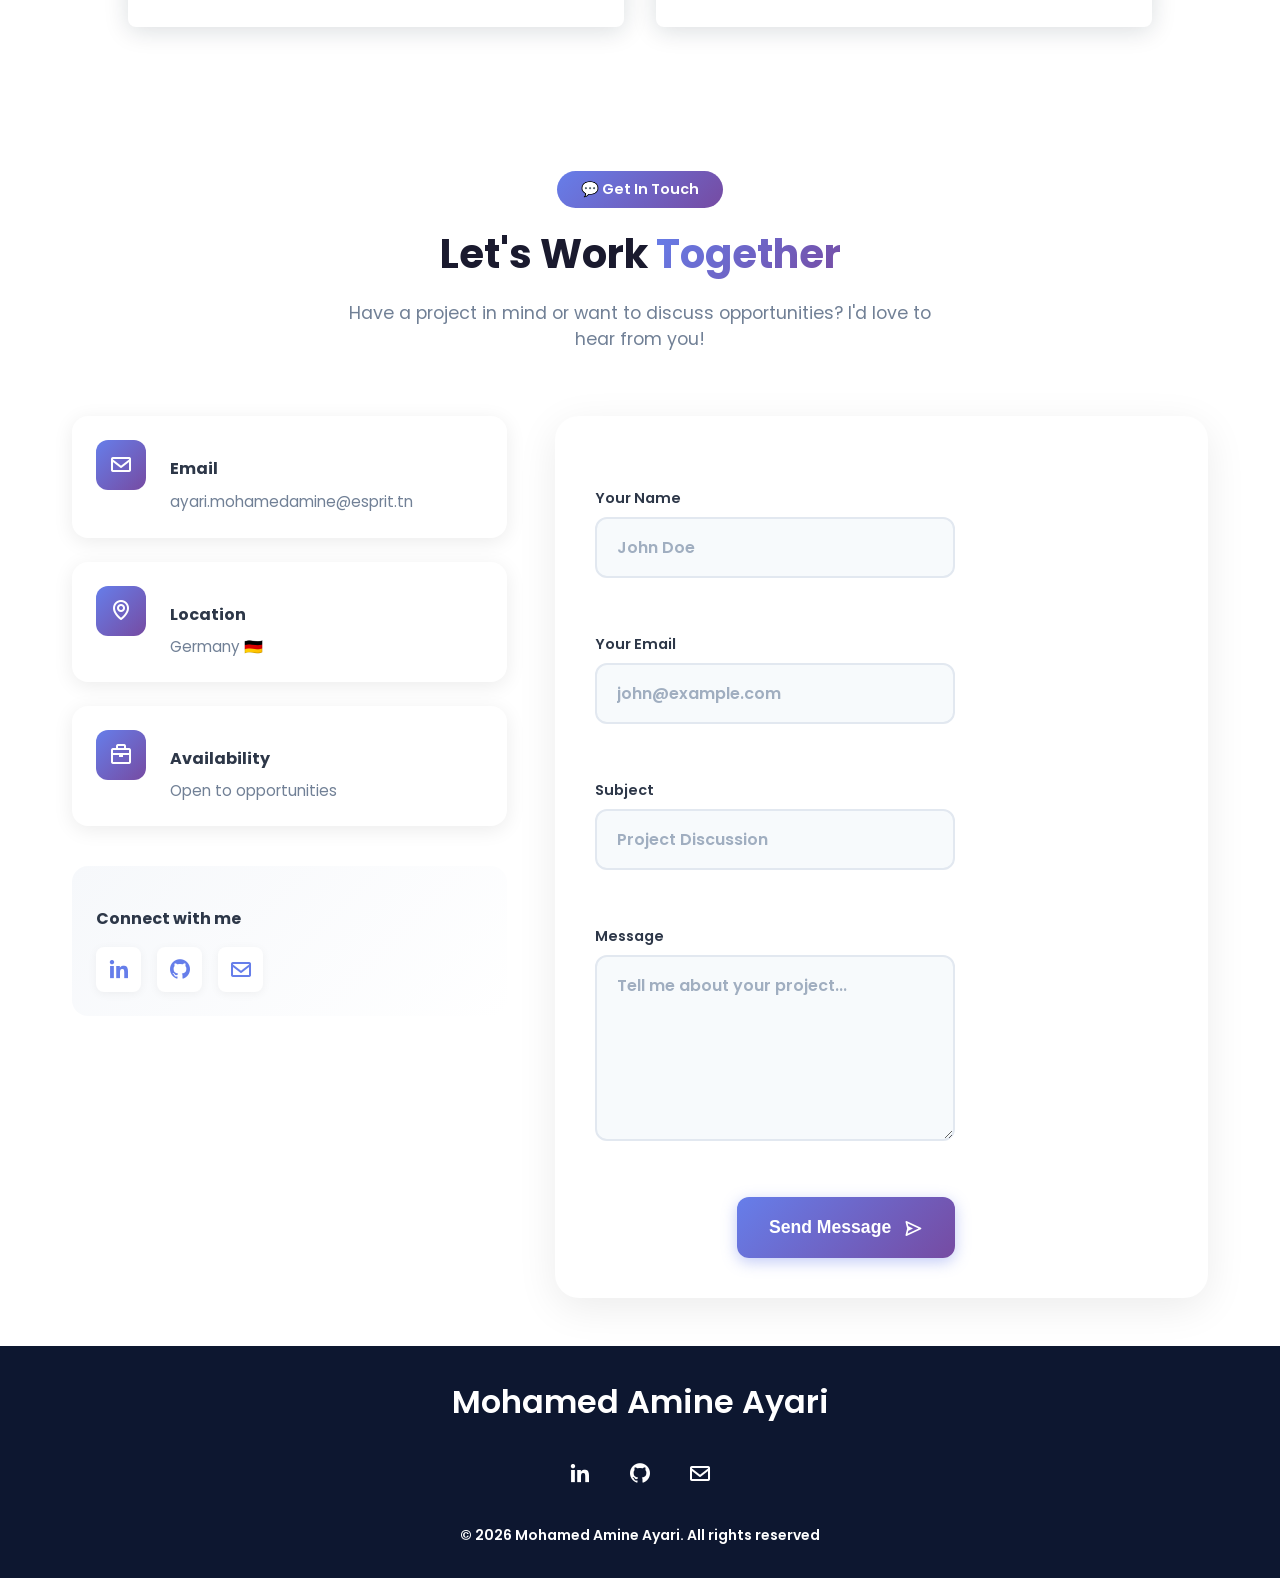
==== commit 7b85ebd9: "Add IDEs section with VS Code, IntelliJ IDEA, Eclipse, PyCharm, and Visual Studio" ====
--- a/index.html
+++ b/index.html
@@ -211,6 +211,18 @@
                             <div class="skill__progress-item">
                                 <div class="skill__progress-header">
                                     <div class="skill__name-icon">
+                                        <i class='fas fa-server' style="color: #000000;"></i>
+                                        <span>Express.js</span>
+                                    </div>
+                                    <span class="skill__percentage">85%</span>
+                                </div>
+                                <div class="skill__progress-bar">
+                                    <div class="skill__progress-fill" style="width: 85%;"></div>
+                                </div>
+                            </div>
+                            <div class="skill__progress-item">
+                                <div class="skill__progress-header">
+                                    <div class="skill__name-icon">
                                         <i class='fas fa-leaf' style="color: #6DB33F;"></i>
                                         <span>Spring Boot</span>
                                     </div>
@@ -273,18 +285,6 @@
                                     <div class="skill__progress-fill" style="width: 85%;"></div>
                                 </div>
                             </div>
-                            <div class="skill__progress-item">
-                                <div class="skill__progress-header">
-                                    <div class="skill__name-icon">
-                                        <i class='fas fa-server' style="color: #000000;"></i>
-                                        <span>Express.js</span>
-                                    </div>
-                                    <span class="skill__percentage">85%</span>
-                                </div>
-                                <div class="skill__progress-bar">
-                                    <div class="skill__progress-fill" style="width: 85%;"></div>
-                                </div>
-                            </div>
                         </div>
                     </div>
 
@@ -514,6 +514,83 @@
                                 </div>
                                 <div class="skill__progress-bar">
                                     <div class="skill__progress-fill" style="width: 65%;"></div>
+                                </div>
+                            </div>
+                        </div>
+                    </div>
+
+                    <!-- IDEs -->
+                    <div class="skill__category-modern">
+                        <div class="category__header-modern">
+                            <div class="header__left">
+                                <div class="icon__wrapper frontend">
+                                    <i class='bx bx-code-block'></i>
+                                </div>
+                                <div>
+                                    <h3>IDEs & Editors</h3>
+                                    <p>Development environments I use</p>
+                                </div>
+                            </div>
+                        </div>
+                        <div class="skills__progress-list">
+                            <div class="skill__progress-item">
+                                <div class="skill__progress-header">
+                                    <div class="skill__name-icon">
+                                        <i class='fas fa-code' style="color: #007ACC;"></i>
+                                        <span>VS Code</span>
+                                    </div>
+                                    <span class="skill__percentage">95%</span>
+                                </div>
+                                <div class="skill__progress-bar">
+                                    <div class="skill__progress-fill" style="width: 95%;"></div>
+                                </div>
+                            </div>
+                            <div class="skill__progress-item">
+                                <div class="skill__progress-header">
+                                    <div class="skill__name-icon">
+                                        <i class='fas fa-laptop-code' style="color: #000000;"></i>
+                                        <span>IntelliJ IDEA</span>
+                                    </div>
+                                    <span class="skill__percentage">85%</span>
+                                </div>
+                                <div class="skill__progress-bar">
+                                    <div class="skill__progress-fill" style="width: 85%;"></div>
+                                </div>
+                            </div>
+                            <div class="skill__progress-item">
+                                <div class="skill__progress-header">
+                                    <div class="skill__name-icon">
+                                        <i class='fas fa-eclipse' style="color: #2C2255;"></i>
+                                        <span>Eclipse</span>
+                                    </div>
+                                    <span class="skill__percentage">80%</span>
+                                </div>
+                                <div class="skill__progress-bar">
+                                    <div class="skill__progress-fill" style="width: 80%;"></div>
+                                </div>
+                            </div>
+                            <div class="skill__progress-item">
+                                <div class="skill__progress-header">
+                                    <div class="skill__name-icon">
+                                        <i class='fas fa-terminal' style="color: #4EAA25;"></i>
+                                        <span>PyCharm</span>
+                                    </div>
+                                    <span class="skill__percentage">75%</span>
+                                </div>
+                                <div class="skill__progress-bar">
+                                    <div class="skill__progress-fill" style="width: 75%;"></div>
+                                </div>
+                            </div>
+                            <div class="skill__progress-item">
+                                <div class="skill__progress-header">
+                                    <div class="skill__name-icon">
+                                        <i class='fas fa-code' style="color: #5C2D91;"></i>
+                                        <span>Visual Studio</span>
+                                    </div>
+                                    <span class="skill__percentage">70%</span>
+                                </div>
+                                <div class="skill__progress-bar">
+                                    <div class="skill__progress-fill" style="width: 70%;"></div>
                                 </div>
                             </div>
                         </div>
--- a/assets/css/styles.css
+++ b/assets/css/styles.css
@@ -1835,6 +1835,18 @@
   background: linear-gradient(90deg, #4facfe 0%, #00f2fe 100%);
 }
 
+.skill__category-modern:nth-child(4) .skill__progress-fill {
+  background: linear-gradient(90deg, #43e97b 0%, #38f9d7 100%);
+}
+
+.skill__category-modern:nth-child(5) .skill__progress-fill {
+  background: linear-gradient(90deg, #fa709a 0%, #fee140 100%);
+}
+
+.skill__category-modern:nth-child(6) .skill__progress-fill {
+  background: linear-gradient(90deg, #30cfd0 0%, #330867 100%);
+}
+
 /* Responsive */
 @media screen and (max-width: 768px) {
   .skill__name-icon span {
